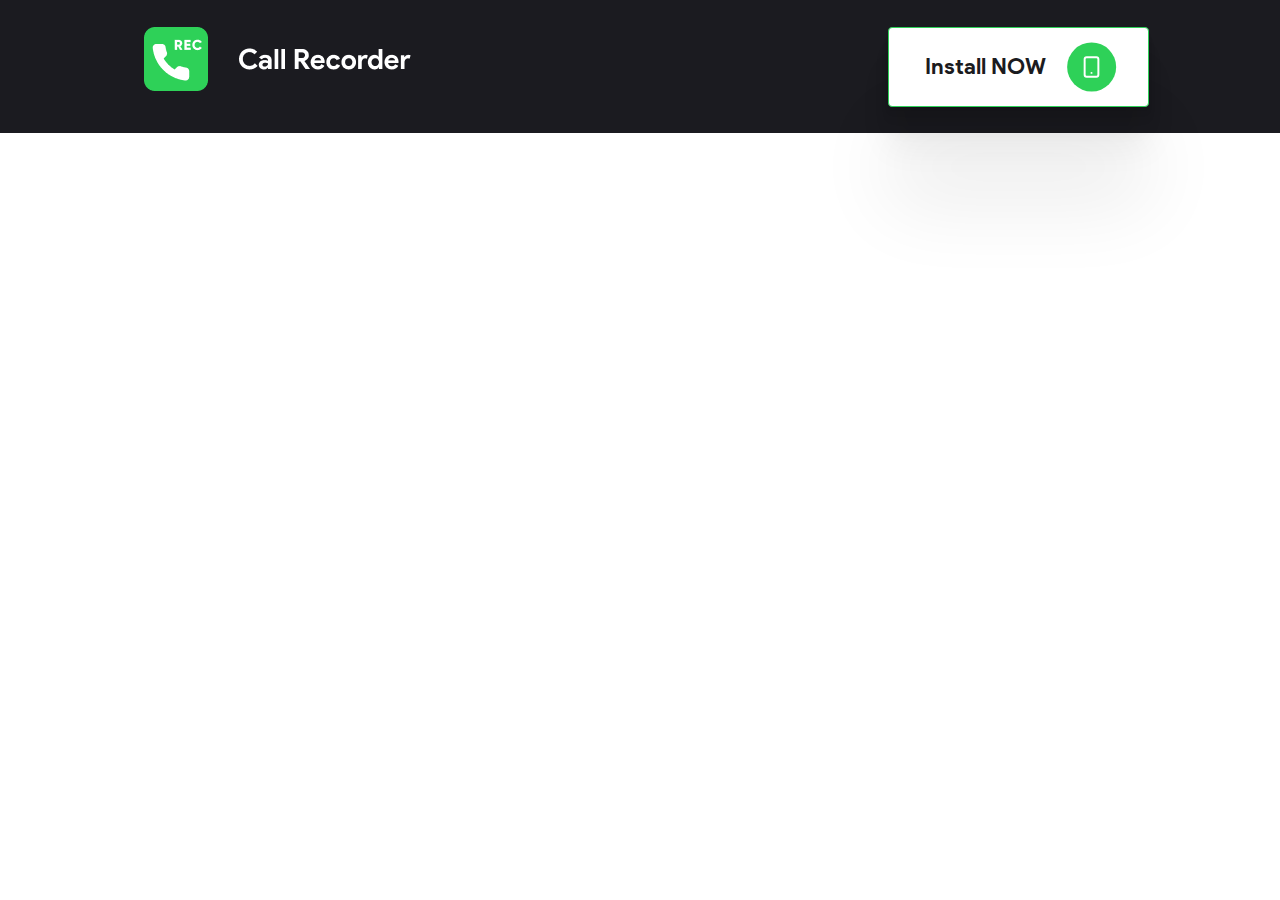
==== index.html @ 24852103 "first commit" ====
<!DOCTYPE html>
<html lang="en">

<head>
  <title>Call Recorder for iPhone</title>
  <meta name="description" content="#1 Business App across 23 countries and 4 continents">
  <meta http-equiv="Content-Type" content="text/html;charset=UTF-8">


  <link rel="icon" type="image/png" sizes="16x16" href="/assets/favicon-16.png">
  <link rel="icon" type="image/png" sizes="32x32" href="/assets/favicon-32.png">
  <link rel="icon" type="image/png" sizes="192x192" href="/assets/android-chrome-192x192.png">
  <link rel="icon" type="image/png" sizes="512x512" href="/assets/android-chrome-512x512.png">
  <link rel="apple-touch-icon" sizes="180x180" href="/assets/apple-touch-icon.png">
  <link rel="icon" type="image/png" sizes="96x96" href="/assets/favicon-96x96.png">
  <link rel="apple-touch-icon" sizes="144x144" href="/assets/apple-icon-144x144.png">
  <link rel="apple-touch-icon" sizes="60x60" href="/assets/apple-icon-60x60.png">
  <link rel="apple-touch-icon" sizes="72x72" href="/assets/apple-icon-72x72.png">
  <link rel="apple-touch-icon" sizes="76x76" href="/assets/apple-icon-76x76.png">
  <link rel="apple-touch-icon" sizes="114x114" href="/assets/apple-icon-114x114.png">
  <link rel="apple-touch-icon" sizes="120x120" href="/assets/apple-icon-120x120.png">
  <link rel="apple-touch-icon" sizes="152x152" href="/assets/apple-icon-152x152.png">
  <link rel="apple-touch-icon" sizes="57x57" href="/assets/apple-icon-57x57.png">
  <link rel="shortcut icon" href="/assets/favicon.ico">
  <meta name="msapplication-config" content="/assets/browserconfig.xml">
  <link rel="manifest" href="/assets/manifest.json">


  <meta name="viewport" content="width=device-width, initial-scale=1.0, maximum-scale=1.0, user-scalable=0">
  <link rel="stylesheet" href="/css/normalize.css" />
  <link rel="stylesheet" href="/css/reset.css" />
  <link rel="stylesheet" href="/css/slider.css">
  <link rel="stylesheet" href="/css/slider-theme.css">
  <link rel="stylesheet" href="/css/bootstrap-4.css" />
  <link rel="stylesheet" href="/css/main.css" />
  <link rel="stylesheet" href="/css/adaptive.css" />
</head>

<body>
  <div class="wrapper">
    <div class="main-container">
      <header class="header header_padding header_background">
        <div class="container">
          <div class="row">
            <div class="col-lg-3">
              <img src="/img/recorder-logo.png" alt="Logo Call Recorder">
            </div>
            <div class="col-lg-3 offset-lg-6">
              <a class="btn header__download-btn" href="#" role="button"><p>Install NOW</p><img src="/img/install-btn-circle.svg" alt="green-circle"></a>
            </div>
          </div>
        </div>
      </header>

      <section class="">
        <div class="container">

        </div>
      </section>

      <footer class="footer footer_background footer_padding">
        <div class="container">
          <div class="row">

          </div>
        </div>
      </footer>

    </div>
  </div>

  <script src="/js/vendor/jquery-3.4.1.min.js"></script>
  <script src="/js/slider.js"></script>
  <script src="/js/vendor/bootstrap.min.js"></script>
  <script src="/js/main.js"></script>
</body>

</html>
---- css/slider.css ----
/* Slider */
.slick-slider
{
    position: relative;

    display: block;
    -webkit-box-sizing: border-box;
            box-sizing: border-box;

    -webkit-user-select: none;
       -moz-user-select: none;
        -ms-user-select: none;
            user-select: none;

    -webkit-touch-callout: none;
    -khtml-user-select: none;
    -ms-touch-action: pan-y;
        touch-action: pan-y;
    -webkit-tap-highlight-color: transparent;
}

.slick-list
{
    position: relative;

    display: block;
    overflow: hidden;

    margin: 0;
    padding: 0;
}
.slick-list:focus
{
    outline: none;
}
.slick-list.dragging
{
    cursor: pointer;
    cursor: hand;
}

.slick-slider .slick-track,
.slick-slider .slick-list
{
    -webkit-transform: translate3d(0, 0, 0);
        -ms-transform: translate3d(0, 0, 0);
            transform: translate3d(0, 0, 0);
}

.slick-track
{
    position: relative;
    top: 0;
    left: 0;

    display: block;
    margin-left: auto;
    margin-right: auto;
}
.slick-track:before,
.slick-track:after
{
    display: table;

    content: '';
}
.slick-track:after
{
    clear: both;
}
.slick-loading .slick-track
{
    visibility: hidden;
}

.slick-slide
{
    display: none;
    float: left;
margin-left: auto;
    margin-right: auto;
    height: 100%;
    min-height: 1px;
}
[dir='rtl'] .slick-slide
{
    float: right;
}
.slick-slide img
{
    display: block;
}
.slick-slide.slick-loading img
{
    display: none;
}
.slick-slide.dragging img
{
    pointer-events: none;
}
.slick-initialized .slick-slide
{
    display: block;
}
.slick-loading .slick-slide
{
    visibility: hidden;
}
.slick-vertical .slick-slide
{
    display: block;

    height: auto;

    border: 1px solid transparent;
}
.slick-arrow.slick-hidden {
    display: none;
}
---- css/slider-theme.css ----
@charset 'UTF-8';
/* Slider */
.slick-loading .slick-list
{
    background: #fff url('./ajax-loader.gif') center center no-repeat;
}

/* Icons */
@font-face
{
    font-family: 'slick';
    font-weight: normal;
    font-style: normal;

    src: url('./fonts/slick.eot');
    src: url('./fonts/slick.eot?#iefix') format('embedded-opentype'), url('./fonts/slick.woff') format('woff'), url('./fonts/slick.ttf') format('truetype'), url('./fonts/slick.svg#slick') format('svg');
}
/* Arrows */
.slick-prev,
.slick-next
{
    font-size: 0;
    line-height: 0;

    position: absolute;
    top: 44%;

    display: block;

    width: 20px;
    height: 20px;
    padding: 0;
    -webkit-transform: translate(0, -50%);
    -ms-transform: translate(0, -50%);
    transform: translate(0, -50%);

    cursor: pointer;

    color: black;
    border: none;
    outline: none;
    background-color: transparent;
}
.slick-prev:hover,
.slick-prev:focus,
.slick-next:hover,
.slick-next:focus
{
    color: transparent;
    outline: none;
    background: transparent;
}
.slick-prev:hover:before,
.slick-prev:focus:before,
.slick-next:hover:before,
.slick-next:focus:before
{
    opacity: 1;
}
.slick-prev.slick-disabled:before,
.slick-next.slick-disabled:before
{
    opacity: .25;
}

.slick-prev:before,
.slick-next:before
{
    font-family: 'slick';
    font-size: 20px;
    line-height: 1;

    opacity: .75;
    color: white;

    -webkit-font-smoothing: antialiased;
    -moz-osx-font-smoothing: grayscale;
}

.slick-prev
{
    left: -25px;
}
[dir='rtl'] .slick-prev
{
    right: -25px;
    left: auto;
}
.slick-prev:before
{
    content: url('../img/prev-ico.png');
}
[dir='rtl'] .slick-prev:before
{
    content: url('../img/prev-ico.png');
}

.slick-next
{
    right: -25px;
}
[dir='rtl'] .slick-next
{
    right: auto;
    left: -25px;
}
.slick-next:before
{
    content: url('../img/next-ico.png');
}
[dir='rtl'] .slick-next:before
{
    content: url('../img/next-ico.png');
}

/* Dots */
.slick-dotted.slick-slider
{
    margin-bottom: 30px;
}

.slick-dots
{
    position: absolute;
    bottom: -60px;

    display: block;

    width: 100%;
    padding: 0;
    margin: 0;

    list-style: none;

    text-align: center;
    margin-top: 0;
}
.slick-dots li
{
    position: relative;

    display: inline-block;

    width: 20px;
    height: 50px;
    margin-right: 11.5px;
    margin-left: 8.5px;
    padding: 0;

    cursor: pointer;
}
.slick-dots li button
{
    font-size: 0;
    line-height: 0;

    display: block;

    width: 20px;
    height: 20px;
    padding: 5px;

    cursor: pointer;

    color: transparent;
    border: 0;
    outline: none;
    background: transparent;
}
.slick-dots li button:hover,
.slick-dots li button:focus
{
    outline: none;
}
.slick-dots li button:hover:before,
.slick-dots li button:focus:before
{
    opacity: 0.3;
}
.slick-dots li button:before
{
    /* font-family: 'slick'; */
    /* font-size: 50px;
    line-height: 1px; */

    position: absolute;
    top: 0;
    left: 0;

    width: 20px;
    height: 20px;

    content: url(/img/dot-slider.svg);
    text-align: center;

    color: rgba(83, 131, 236, 0.5);

    -webkit-font-smoothing: antialiased;
    -moz-osx-font-smoothing: grayscale;
}
.slick-dots li.slick-active button:before
{
    content: url(/img/rectangle-slider.svg);
    opacity: 1;
    width: 47px;
    height: 15px;
    -webkit-border-radius: 40%;
            border-radius: 40%;
    margin-left: -25px !important;
    display: block;
    margin-right: 20px !important;
    /* margin-right: 50px !important; */
}

.slick-dots li.slick-active {
    margin-left: 30px;
    margin-right: 22px;
}
---- css/main.css ----
/*FONTS============================================================*/
@font-face {
  font-family: "Product Sans";
  src: url("fonts/Product-Sans-Regular.ttf");
  font-weight: 400;
}

@font-face {
  font-family: "Product Sans";
  src: url("fonts/Product-Sans-Bold.ttf");
  font-weight: 700;
}

@font-face {
  font-family: "Open Sans";
  src: url("fonts/OpenSans-Regular.ttf");
  font-weight: 400;
}

/*=================================================================*/

/*COMMON STYLES====================================================*/
a.active.focus,
a.active:focus,
a.focus,
a:active.focus,
a:active:focus,
a:focus,
button.active.focus,
button.active:focus,
button.focus,
button:active.focus,
button:active:focus,
button:focus,
.btn.active.focus,
.btn.active:focus,
.btn.focus,
.btn:active.focus,
.btn:active:focus,
.btn:focus {
  outline: 0 !important;
  outline-color: transparent !important;
  outline-width: 0 !important;
  outline-style: none !important;
  -webkit-box-shadow: 0 0 0 0 rgba(0, 123, 255, 0) !important;
  -moz-box-shadow: 0 0 0 0 rgba(0, 123, 255, 0) !important;
  box-shadow: 0 0 0 0 rgba(0, 123, 255, 0) !important;
}

body {
  font-family: "Product Sans", sans-serif;
}

._heading-first {
  font-style: normal;
  font-weight: bold;
  font-size: 72px;
  line-height: 78px;
  color: #FFFFFF;
}

._heading-second {
  font-style: normal;
  font-weight: bold;
  font-size: 38px;
  line-height: 48px;
  color: #FFFFFF;
}

._heading-third {
  font-style: normal;
  font-weight: bold;
  font-size: 28px;
  line-height: 38px;
  color: #FFFFFF;
}

._heading-forth {
  font-style: normal;
  font-weight: bold;
  font-size: 24px;
  line-height: 29px;
  color: #FFFFFF;
}

._download-btn {
  width: 261px;
  height: 80px;
  background: #2ED158;
  box-shadow: 0px 51px 80px rgba(152, 254, 141, 0.07), 0px 22.1136px 40.5122px rgba(152, 254, 141, 0.0503198), 0px 11.6392px 23.6918px rgba(152, 254, 141, 0.0417275), 0px 6.19289px 13.3096px rgba(152, 254, 141, 0.035), 0px 3.03779px 6.54036px rgba(152, 254, 141, 0.0282725), 0px 1.13927px 2.27838px rgba(152, 254, 141, 0.0196802);
  border-radius: 10px;
}

._download-btn:hover {
  background: #1B1B20;
  border: 1px solid #2ED158;
}

._download-btn:active {
  border: 1px solid #2ED158;
  background: #2C2C32;
}

/*===================================================================*/
.wrapper {
  background: rgba(27, 27, 32, 1);
}

.header {

}

.header_padding {
  padding-top: 27px;
  padding-bottom: 26px;
}

.header__download-btn {
  box-sizing: border-box;
  box-shadow: 0px 100px 80px rgba(0, 0, 0, 0.07), 0px 41.7776px 33.4221px rgba(0, 0, 0, 0.0503198), 0px 22.3363px 17.869px rgba(0, 0, 0, 0.0417275), 0px 12.5216px 10.0172px rgba(0, 0, 0, 0.035), 0px 6.6501px 5.32008px rgba(0, 0, 0, 0.0282725), 0px 2.76726px 2.21381px rgba(0, 0, 0, 0.0196802);
  width: 261px;
  height: 80px;
  background: #FFFFFF;
  border: 1px solid #2ED158;
  color: #1B1B20;
  font-weight: bold;
  font-size: 22px;
  line-height: 24px;
  display: flex;
  align-items: center;
  padding: 0px;
}

.header__download-btn > p {
  width: 130px;
  margin-left: 31px;
  margin-right: 17px;
}

.header__download-btn > img {
  width: 50px;
  height: 50px;
  -webkit-filter: drop-shadow(0px 100px 80px rgba(0, 0, 0, 0.07)), drop-shadow(0px 41.7776px 33.4221px rgba(0, 0, 0, 0.0503198)), drop-shadow(0px 22.3363px 17.869px rgba(0, 0, 0, 0.0417275)), drop-shadow(0px 12.5216px 10.0172px rgba(0, 0, 0, 0.035)), drop-shadow(0px 6.6501px 5.32008px rgba(0, 0, 0, 0.0282725)), drop-shadow(0px 2.76726px 2.21381px rgba(0, 0, 0, 0.0196802));
          filter: drop-shadow(0px 100px 80px rgba(0, 0, 0, 0.07)), drop-shadow(0px 41.7776px 33.4221px rgba(0, 0, 0, 0.0503198)), drop-shadow(0px 22.3363px 17.869px rgba(0, 0, 0, 0.0417275)), drop-shadow(0px 12.5216px 10.0172px rgba(0, 0, 0, 0.035)), drop-shadow(0px 6.6501px 5.32008px rgba(0, 0, 0, 0.0282725)), drop-shadow(0px 2.76726px 2.21381px rgba(0, 0, 0, 0.0196802));
}
---- css/adaptive.css ----
@media (min-width: 375px) and (max-width: 767px) {
    .slick-dots {
        bottom: -45px !important;
    }

  ._third-heading-main-font {
    font-size: 20px;
    line-height: 24px;
  }

  ._second-heading-main-font {
    font-size: 20px;
    line-height: 24px;
  }

  ._paragraph-main-font {
    font-weight: normal;
    font-size: 16px;
    line-height: 21px;
  }

  ._heading-main-font {
    font-size: 36px;
    line-height: 47px;
    text-transform: capitalize;
  }

  .header__logo {
    max-width: 76px;
    margin-bottom: 30px;
  }

  .header_padding {
    padding-top: 60px;
    padding-bottom: 398px;
    margin-bottom: 0;
  }

  .header__paragraph {
    margin-bottom: 68px;
    text-align: center;
    width: 335px;
    margin-left: auto;
    margin-right: auto;
    display: block;
  }

  .header__heading {
    text-align: center;
    margin-bottom: 5px;
    width: 335px;
    margin-left: auto;
    margin-right: auto;
    display: block;
  }

  .__app-store-download-button {
    max-width: 180px;
  }

  .header__banner-img-wrapper {
    max-width: 375px;
    margin-left: auto;
    margin-right: auto;
    position: relative;
  }

  .header__banner-img {
    max-width: 623px;
    position: absolute;
    left: 1%;
    -webkit-transform: translate(-160px, -170px);
    -moz-transform: translate(-160px, -170px);
    -ms-transform: translate(-160px, -170px);
    -o-transform: translate(-160px, -170px);
    transform: translate(-160px, -170px);
  }

  .features__heading {
    margin-bottom: 30px;
  }

  .features_second-heading {
    margin-bottom: 24px;
    width: 320px;
    text-align: center;
    margin-right: auto;
    margin-left: auto;
  }

  .features__paragraph {
    max-width: 335px;
    text-align: center;
    margin-bottom: 30px;
    margin-right: auto;
    margin-left: auto;
  }

  .features__plant-identific-img {
    max-width: 335px;
    margin-left: auto;
    margin-right: auto;
    display: block;
    margin-bottom: 70px;
  }

  .features__daily-care-img {
    max-width: 335px;
    margin-top: 0;
    margin-left: auto;
    margin-right: auto;
    display: block;
    margin-bottom: 70px;
  }

  .features__plant-database-img {
    max-width: 335px;
    margin-top: 0;
    margin-bottom: 0;
    margin-left: auto;
    margin-right: auto;
    display: block;
  }

  .how-to-use__steps_wrapper {
    margin-top: 70px;
    margin-left: auto;
    margin-right: auto;
    text-align: center;
  }

  .features__step-wrapper {
    display: block;
    margin-top: 45px;
    margin-bottom: 40px;
  }

  .features__how-use-app-img {
    max-width: 335px;
    margin-top: 74px;
    margin-left: auto;
    margin-right: auto;
  }

  .step > img {
    max-width: 130px;
    margin-right: auto;
    margin-left: auto;
  }

  .features__step {
    margin-top: 4px;
    margin-right: auto;
    margin-left: auto;
    display: block;
  }

  .step {
    margin-bottom: 40px;
    text-align: center;
  }

  .features_padding {
    padding-bottom: 50px;
    padding-top: 150px;
  }

  .testimonials_padding {
    padding-top: 50px;
    padding-bottom: 20px;
  }

  .testimonials__heading {
    margin-bottom: 35px;
  }

  .testimonials__flower-big {
    max-width: 91px;
    top: 1%;
    left: 0%;
    z-index: 100;
  }

  .testimonials__flower-small {
    max-width: 49px;
    top: 87%;
    left: 81.5%;
    z-index: 100;
  }

  .testimonials__slider-item {
    width: 335px !important;
    margin-bottom: 30px;
    margin-top: 30px;
    margin-left: 20px !important;
    margin-right: 10px !important;
  }

  .testimonials__slider {
    width: 375px;
  }

  .flower-bg-wrapper {
    max-width: 375px;
  }

  .download__heading {
    width: 335px;
    text-align: center;
    margin-left: auto;
    margin-right: auto;
    font-weight: bold;
    font-size: 36px;
    line-height: 47px;
    text-transform: capitalize;
    color: #2e6455;
  }

  .download__paragraph {
    max-width: 335px;
    margin-top: 24px;
    margin-bottom: 50px;
    text-align: center;
  }

  .download__text-section-wrapper {
    text-align: center;
  }

  .download__iphone-img {
    display: none;
  }

  .download_padding {
    padding-top: 50px;
    padding-bottom: 100px;
  }

  .social__plantyx-logo {
    margin-left: 20px;
  }

  .social__social-ico-wrapper {
    margin-right: 26px;
    height: auto;
    margin-top: 8px;
  }

  .social__plantyx-logo {
    max-width: 140px;
  }

  .social__social-ico-wrapper > img {
    vertical-align: middle;
  }

  .footer__copyright {
    text-align: center;
    margin-top: 12px;
    font-size: 14px;
    line-height: 17px;
  }

  .terms-footer__terms {
    text-align: center;
  }
  .header__terms-policy-plantyx-logo {
    max-width: 165px;
  }

  .terms-policy {
    padding-top: 59px;
    padding-bottom: 40px;
  }

  .footer__terms-policy {
    margin-top: 40px;
    padding-bottom: 50px;
  }

  .header__terms-policy-logo {
    display: block;
    max-width: 335px;
    width: 100%;
    margin-left: auto;
    margin-right: auto;
  }

  .footer__terms-policy-links {
    max-width: 335px;
    margin-left: auto;
    margin-right: auto;
  }

  .terms-policy__text-wrapper {
    width: 335px;
    margin-left: auto;
    margin-right: auto;
  }

  .terms-policy__text-wrapper > ._paragraph-main-font {
    font-size: 14px;
  }

  .footer__terms-policy-links,
  .footer__terms-policy-links > a {
    font-size: 14px;
    line-height: 17px;
  }

  .terms-policy__bg-wrapper {
    background: url("/img/terms-policy-bg-2.png") no-repeat;
    background-position: 194% -4.1%;
    -webkit-background-size: 82% 82%;
    -moz-background-size: 82%;
    -o-background-size: 82%;
    background-size: 82%;
  }

  .header__terms-policy {
    padding-top: 60px;
  }

  .terms-policy__main-heading_font {
    font-size: 36px;
    line-height: 47px;
  }

  .features__flower-bg-wrapper {
    display: none;
  }

  .not-found {
    margin-bottom: 20px;
  }

  .error-text {
    font-size: 16px;
    width: 235px;
    font-weight: normal;
    margin-left: auto;
    margin-right: auto;
  }

  .error-block-404 {
    padding-top: 120px;
  }

  .error-block-button {
    margin-top: 56px;
  }

  .terms-policy-footer-wrapper-for-width {
    width: 372px;
  }

  svg .line1 {
    stroke-dasharray: 1300;
    -webkit-animation: dash 3s linear;
    -moz-animation: dash 3s linear;
    -o-animation: dash 3s linear;
    animation: dash 3s linear;
    -webkit-animation-delay: 0.2s;
    -moz-animation-delay: 0.2s;
    -o-animation-delay: 0.2s;
    animation-delay: 0.2s;
    -webkit-animation-fill-mode: forwards;
    -moz-animation-fill-mode: forwards;
    -o-animation-fill-mode: forwards;
    animation-fill-mode: forwards;
  }

  svg .line2 {
    stroke-dasharray: 1300;
    -webkit-animation: dash 3s linear;
    -moz-animation: dash 3s linear;
    -o-animation: dash 3s linear;
    animation: dash 3s linear;
    -webkit-animation-delay: 0.3s;
    -moz-animation-delay: 0.3s;
    -o-animation-delay: 0.3s;
    animation-delay: 0.3s;
    -webkit-animation-fill-mode: forwards;
    -moz-animation-fill-mode: forwards;
    -o-animation-fill-mode: forwards;
    animation-fill-mode: forwards;
  }

  svg .line3 {
    stroke-dasharray: 1300;
    -webkit-animation: dash 2s linear;
    -moz-animation: dash 2s linear;
    -o-animation: dash 2s linear;
    animation: dash 2s linear;
    -webkit-animation-delay: 0.5s;
    -moz-animation-delay: 0.5s;
    -o-animation-delay: 0.5s;
    animation-delay: 0.5s;
    -webkit-animation-fill-mode: forwards;
    -moz-animation-fill-mode: forwards;
    -o-animation-fill-mode: forwards;
    animation-fill-mode: forwards;
  }

  svg .line4 {
    stroke-dasharray: 1300;
    -webkit-animation: dash 1s linear running;
    -moz-animation: dash 1s linear running;
    -o-animation: dash 1s linear running;
    animation: dash 1s linear running;
    -webkit-animation-delay: 0.7s;
    -moz-animation-delay: 0.7s;
    -o-animation-delay: 0.7s;
    animation-delay: 0.7s;
    -webkit-animation-fill-mode: forwards;
    -moz-animation-fill-mode: forwards;
    -o-animation-fill-mode: forwards;
    animation-fill-mode: forwards;
  }

  svg .line5 {
    stroke-dasharray: 1300;
    -webkit-animation: dash 1s linear;
    -moz-animation: dash 1s linear;
    -o-animation: dash 1s linear;
    animation: dash 1s linear;
    -webkit-animation-delay: 1.1s;
    -moz-animation-delay: 1.1s;
    -o-animation-delay: 1.1s;
    animation-delay: 1.1s;
    -webkit-animation-fill-mode: forwards;
    -moz-animation-fill-mode: forwards;
    -o-animation-fill-mode: forwards;
    animation-fill-mode: forwards;
  }

  svg .line6 {
    stroke-dasharray: 1300;
    -webkit-animation: dash 1s linear;
    -moz-animation: dash 1s linear;
    -o-animation: dash 1s linear;
    animation: dash 1s linear;
    -webkit-animation-delay: 1.6s;
    -moz-animation-delay: 1.6s;
    -o-animation-delay: 1.6s;
    animation-delay: 1.6s;
    -webkit-animation-fill-mode: forwards;
    -moz-animation-fill-mode: forwards;
    -o-animation-fill-mode: forwards;
    animation-fill-mode: forwards;
  }

  svg .line7 {
    stroke-dasharray: 1300;
    -webkit-animation: dash 0.1s linear;
    -moz-animation: dash 0.1s linear;
    -o-animation: dash 0.1s linear;
    animation: dash 0.1s linear;
    -webkit-animation-delay: 1.7s;
    -moz-animation-delay: 1.7s;
    -o-animation-delay: 1.7s;
    animation-delay: 1.7s;
    -webkit-animation-fill-mode: forwards;
    -moz-animation-fill-mode: forwards;
    -o-animation-fill-mode: forwards;
    animation-fill-mode: forwards;
  }

  .svg-container {
    position: absolute;
    width: 290px;
    padding-bottom: 1px;
    vertical-align: middle;
    overflow: hidden;
    top: 92.5%;
    left: 11%;
    z-index: 100;
    margin-left: 10px;
  }

  .container-relative {
    max-width: 375px;
  }
}
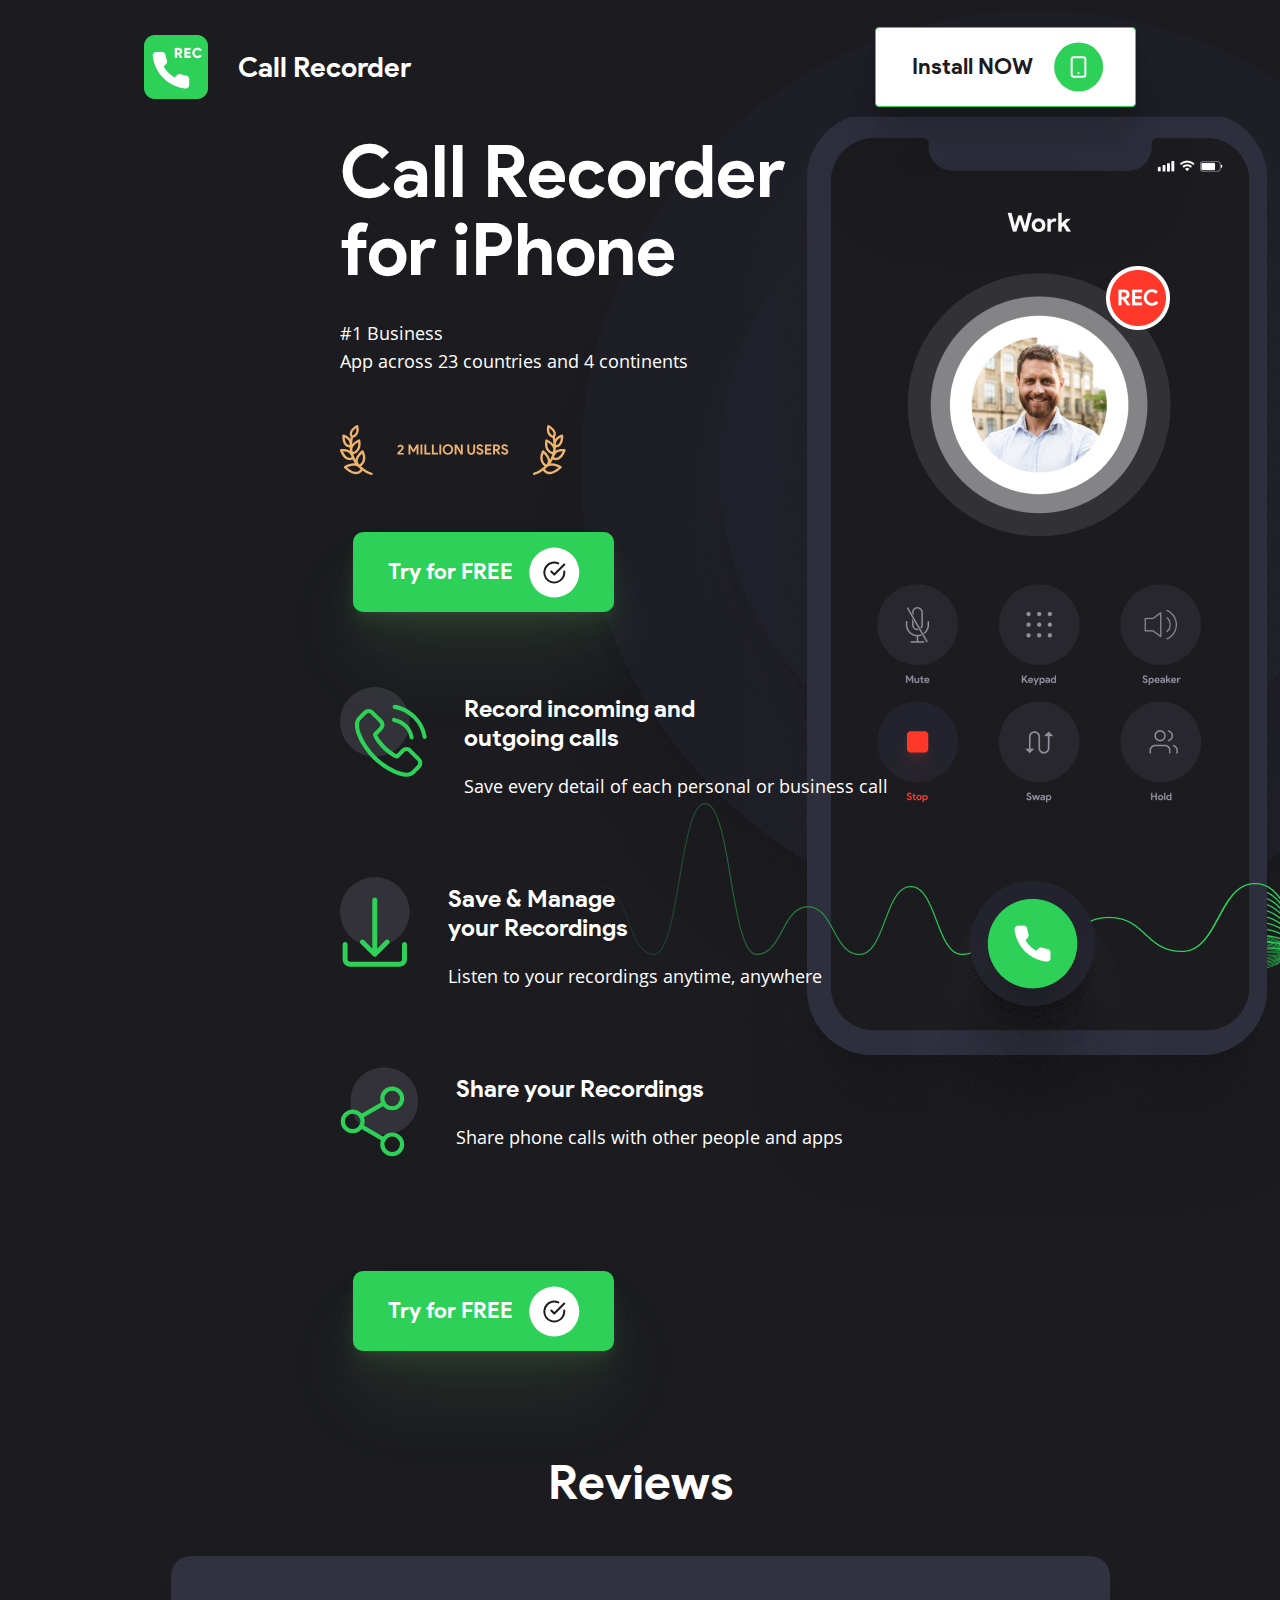
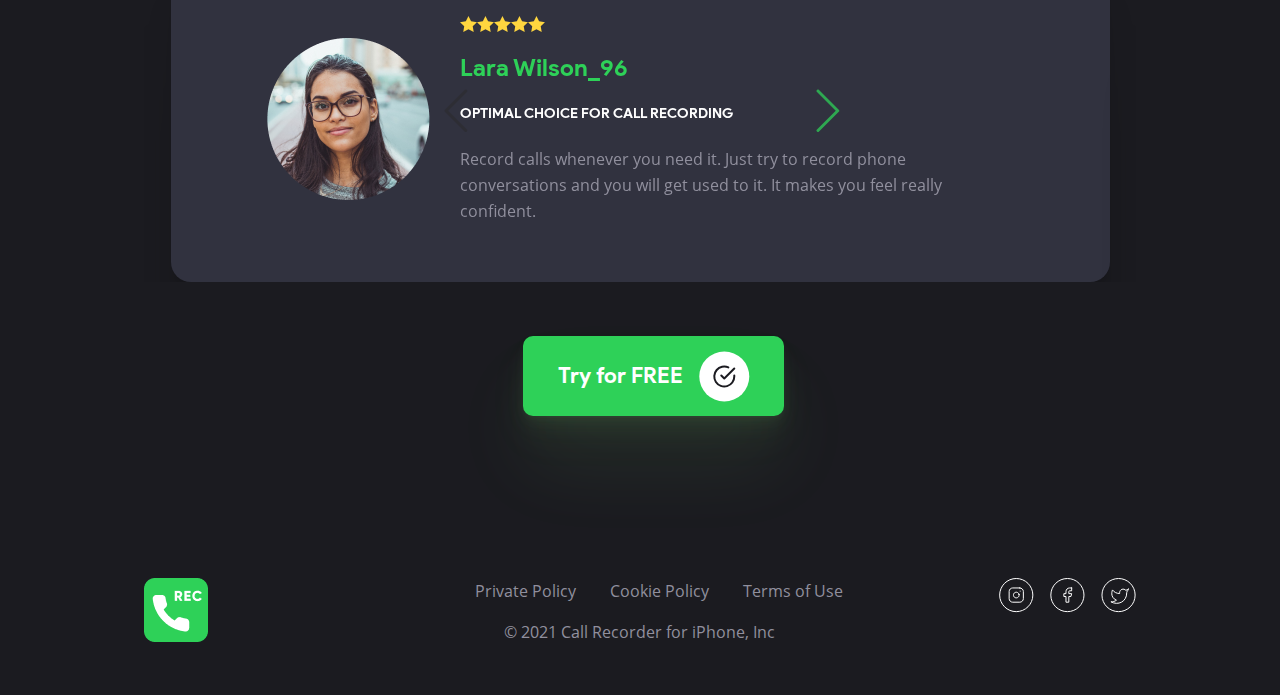
==== commit e4eec640: "done" ====
--- a/index.html
+++ b/index.html
@@ -39,29 +39,215 @@
 <body>
   <div class="wrapper">
     <div class="main-container">
-      <header class="header header_padding header_background">
-        <div class="container">
-          <div class="row">
-            <div class="col-lg-3">
-              <img src="/img/recorder-logo.png" alt="Logo Call Recorder">
-            </div>
-            <div class="col-lg-3 offset-lg-6">
-              <a class="btn header__download-btn" href="#" role="button"><p>Install NOW</p><img src="/img/install-btn-circle.svg" alt="green-circle"></a>
-            </div>
-          </div>
+      <header class="header header_padding">
+        <div class="container">
+
+
+
+          <div class="row">
+
+
+            <div class="col-xs-12 col-lg-12">
+              <div class="header__buttons-wrapper">
+                <a href="#" class="header__logo">
+                  <img src="/img/recorder-logo.png" alt="Logo Call Recorder">
+                  <p class="_heading-third">Call Recorder</p>
+                </a>
+  
+                <a class="btn header__download-btn" href="#">
+                  <p>Install NOW</p>
+                  <img src="/img/install-btn-circle.svg" alt="green-circle">
+                </a>
+              </div>
+            </div>
+          </div>
+
+
+
+
         </div>
       </header>
 
-      <section class="">
-        <div class="container">
-
+      <section class="features">
+        <div class="container">
+          <div class="row">
+            <div class="col-lg-12 col-xs-12">
+              <div class="features__content">
+              <div class="features__text-wrapper">
+              <p class="features__heading _heading-first">Call Recorder for iPhone</p>
+              <p class="features__paragraph _paragraph">#1 Business<br> App across 23 countries and 4 continents</p>
+              <img src="/img/2-million-user.svg" alt="users" class="features__users-count">
+              <a class="btn __download-btn d-block" href="#" role="button">
+                <div class="_download-btn"><p>Try for FREE</p><span class="check"></span></div>
+              </a>
+
+
+
+
+
+
+
+
+
+              <div class="features__benner-wrapper-mobile">
+                <img src="/img/phone-wave-mobile.png" alt="Phone" class="features__banner-img-mobile">
+              </div>
+
+
+
+
+
+
+
+
+
+
+
+
+
+
+
+
+
+
+
+
+
+
+
+              <div class="features__functions-wrapper">
+                <div class="features__functions-item">
+                  <img src="/img/call-ico.svg" alt="Call">
+                  <div>
+                    <p class="features__functions-header_1 _heading-forth">Record incoming and outgoing calls</p>
+                    <p class="_paragraph">Save every detail of each personal or business call</p>
+                  </div>
+                </div>
+  
+                <div class="features__functions-item">
+                  <img src="/img/save-ico.svg" alt="Save">
+                  <div>
+                    <p class="features__functions-header_2 _heading-forth">Save & Manage your Recordings</p>
+                    <p class="_paragraph">Listen to your recordings anytime, anywhere</p>
+                  </div>
+                </div>
+  
+                <div class="features__functions-item">
+                  <img src="/img/share-ico.svg" alt="Share">
+                  <div>
+                    <p class="features__functions-header_3 _heading-forth">Share your Recordings</p>
+                    <p class="_paragraph">Share phone calls with other people and apps</p>
+                  </div>
+                </div>
+              </div> 
+  
+              <a class="btn __download-btn d-block features__download-btn" href="#" role="button">
+                <div class="_download-btn"><p>Try for FREE</p><span class="check"></span></div>
+              </a>
+  
+            </div>
+            <div class="features__benner-wrapper">
+              <img src="/img/phone-wave.png" alt="Phone" class="features__banner-img">
+            </div>
+          </div>
+            </div>
+          </div>
         </div>
       </section>
 
-      <footer class="footer footer_background footer_padding">
-        <div class="container">
-          <div class="row">
-
+      <section class="reviews">
+        <div class="container">
+          <div class="row">
+            <div class="col-lg-12 col-sm-12">
+              <p class="_heading-second reviews__header">Reviews</p>
+
+              <div class="reviews__slider-wrapper js-slider">
+                <div class="slider-item">
+                  <div class="d-flex align-items-center">
+                    <img src="/img/user-2.png" alt="user">
+                  </div>
+                  <div class="item-review-wrapper">
+                    <div class="stars">
+                      <img src="/img/star.svg" alt="star">
+                      <img src="/img/star.svg" alt="star">
+                      <img src="/img/star.svg" alt="star">
+                      <img src="/img/star.svg" alt="star">
+                      <img src="/img/star.svg" alt="star">
+                    </div>
+                    <p class="item-review-name _heading-forth">Lara Wilson_96</p>
+                    <p class="item-review-conclusion">Optimal choice for call recording</p>
+                    <p class="item-review-text">Record calls whenever you need it. Just try to record phone conversations and you will get used to it. It makes you feel really confident.</p>
+                  </div>
+                </div>
+
+                <div class="slider-item">
+                  <div class="d-flex align-items-center">
+                    <img src="/img/user-1.png" alt="user">
+                  </div>
+                  <div class="item-review-wrapper">
+                    <div class="stars">
+                      <img src="/img/star.svg" alt="star">
+                      <img src="/img/star.svg" alt="star">
+                      <img src="/img/star.svg" alt="star">
+                      <img src="/img/star.svg" alt="star">
+                      <img src="/img/star-disable.svg" alt="star">
+                    </div>
+                    <p class="item-review-name _heading-forth">Jack Smith1</p>
+                    <p class="item-review-conclusion">Best call recorder app I have tried!</p>
+                    <p class="item-review-text">This call recorder app is truly the best. You can all record phone calls and share recordings. This call recorder for the iPhone is easy to use so I don’t have any problems with the interface!</p>
+                  </div>
+                </div>
+
+                <div class="slider-item">
+                  <div class="d-flex align-items-center">
+                    <img src="/img/user-3.png" alt="user">
+                  </div>
+                  <div class="item-review-wrapper">
+                    <div class="stars">
+                      <img src="/img/star.svg" alt="star">
+                      <img src="/img/star.svg" alt="star">
+                      <img src="/img/star.svg" alt="star">
+                      <img src="/img/star.svg" alt="star">
+                      <img src="/img/star.svg" alt="star">
+                    </div>
+                    <p class="item-review-name _heading-forth">Henry Fargher </p>
+                    <p class="item-review-conclusion">Excellent Recording quality!</p>
+                    <p class="item-review-text">I had finally found the best call recorder. Haven’t had a problem with it since day one. It's worth every penny! Simple, clean and most importantly, it works flawlessly! It’s really helped me to record my conversation with my notetaking. Will give 5 stars!</p>
+                  </div>
+                </div>
+              </div>
+
+              <a class="btn __download-btn d-block mx-auto" href="#" role="button">
+                <div class="_download-btn"><p>Try for FREE</p><span class="check"></span></div>
+              </a>
+            </div>
+          </div>
+        </div>
+      </section>
+
+      <footer class="footer">
+        <div class="container">
+          <div class="row">
+            <div class="col-lg-4 col-sm-4">
+              <img src="/img/recorder-logo.png" alt="Logo Call Recorder" class="footer__logo">
+            </div>
+            <div class="col-lg-4 col-sm-4">
+              <div class="footer__terms-copy-wrapper">
+                <div class="footer__policies">
+                  <a href="#">Private Policy</a>
+                  <a href="#">Cookie Policy</a>
+                  <a href="#">Terms of Use</a>
+                </div>
+                <p class="footer__copy">© 2021 Call Recorder for iPhone, Inc</p>
+              </div>
+            </div>
+            <div class="col-lg-4 col-sm-4">
+              <div class="footer__social">
+                <a href="#" target="blank"><div class="footer__insta"></div></a>
+                <a href="#" target="blank"><div class="footer__facebook"></div></a>
+                <a href="#" target="blank"><div class="footer__twitter"></div></a>
+              </div>
+            </div>
           </div>
         </div>
       </footer>
--- a/css/slider-theme.css
+++ b/css/slider-theme.css
@@ -79,7 +79,8 @@
 
 .slick-prev
 {
-    left: -25px;
+    left: 300px;
+    z-index: 100;
 }
 [dir='rtl'] .slick-prev
 {
@@ -97,7 +98,7 @@
 
 .slick-next
 {
-    right: -25px;
+    right: 300px;
 }
 [dir='rtl'] .slick-next
 {
@@ -122,7 +123,7 @@
 .slick-dots
 {
     position: absolute;
-    bottom: -60px;
+    bottom: -51px;
 
     display: block;
 
@@ -133,7 +134,6 @@
     list-style: none;
 
     text-align: center;
-    margin-top: 0;
 }
 .slick-dots li
 {
@@ -142,9 +142,8 @@
     display: inline-block;
 
     width: 20px;
-    height: 50px;
-    margin-right: 11.5px;
-    margin-left: 8.5px;
+    height: 20px;
+    margin: 0 20px;
     padding: 0;
 
     cursor: pointer;
@@ -175,13 +174,13 @@
 .slick-dots li button:hover:before,
 .slick-dots li button:focus:before
 {
-    opacity: 0.3;
+    opacity: 1;
 }
 .slick-dots li button:before
 {
-    /* font-family: 'slick'; */
-    /* font-size: 50px;
-    line-height: 1px; */
+    font-family: 'slick';
+    font-size: 56px;
+    line-height: 20px;
 
     position: absolute;
     top: 0;
@@ -190,29 +189,17 @@
     width: 20px;
     height: 20px;
 
-    content: url(/img/dot-slider.svg);
+    content: '•';
     text-align: center;
 
-    color: rgba(83, 131, 236, 0.5);
+    opacity: .25;
+    color: #464649;
 
     -webkit-font-smoothing: antialiased;
     -moz-osx-font-smoothing: grayscale;
 }
 .slick-dots li.slick-active button:before
 {
-    content: url(/img/rectangle-slider.svg);
-    opacity: 1;
-    width: 47px;
-    height: 15px;
-    -webkit-border-radius: 40%;
-            border-radius: 40%;
-    margin-left: -25px !important;
-    display: block;
-    margin-right: 20px !important;
-    /* margin-right: 50px !important; */
-}
-
-.slick-dots li.slick-active {
-    margin-left: 30px;
-    margin-right: 22px;
+    opacity: .75;
+    color: #2ED158;
 }--- a/css/main.css
+++ b/css/main.css
@@ -49,6 +49,7 @@
 
 body {
   font-family: "Product Sans", sans-serif;
+  background: rgba(27, 27, 32, 1);
 }
 
 ._heading-first {
@@ -62,7 +63,7 @@
 ._heading-second {
   font-style: normal;
   font-weight: bold;
-  font-size: 38px;
+  font-size: 48px;
   line-height: 48px;
   color: #FFFFFF;
 }
@@ -81,6 +82,15 @@
   font-size: 24px;
   line-height: 29px;
   color: #FFFFFF;
+}
+
+._paragraph {
+  color: #FFFFFF;
+  font-style: normal;
+  font-weight: normal;
+  font-size: 18px;
+  line-height: 28px;
+  font-family: "Open Sans" !important;
 }
 
 ._download-btn {
@@ -89,6 +99,15 @@
   background: #2ED158;
   box-shadow: 0px 51px 80px rgba(152, 254, 141, 0.07), 0px 22.1136px 40.5122px rgba(152, 254, 141, 0.0503198), 0px 11.6392px 23.6918px rgba(152, 254, 141, 0.0417275), 0px 6.19289px 13.3096px rgba(152, 254, 141, 0.035), 0px 3.03779px 6.54036px rgba(152, 254, 141, 0.0282725), 0px 1.13927px 2.27838px rgba(152, 254, 141, 0.0196802);
   border-radius: 10px;
+  font-style: normal;
+  font-weight: bold;
+  font-size: 22px;
+  line-height: 24px;
+  display: flex;
+  align-items: center;
+  text-align: center;
+  padding-left: 35px;
+  color: #FFFFFF;
 }
 
 ._download-btn:hover {
@@ -96,18 +115,49 @@
   border: 1px solid #2ED158;
 }
 
+
 ._download-btn:active {
   border: 1px solid #2ED158;
   background: #2C2C32;
+  color: #2ED158;
+}
+
+._download-btn > p {
+  margin-right: 16px;
+}
+.check {
+  content: url('/img/white-circle-check.svg');
+}
+
+._download-btn:hover > .check {
+  content: url('/img/green-circle-check.svg');
+}
+
+._download-btn:active > .check {
+  content: url('/img/circle-green-check.svg');
+}
+
+.__download-btn {
+  width: 261px;
 }
 
 /*===================================================================*/
+
 .wrapper {
-  background: rgba(27, 27, 32, 1);
-}
-
-.header {
-
+  overflow: hidden;
+}
+
+.header__buttons-wrapper {
+  display: flex;
+}
+
+.header__logo {
+  display: flex;
+  align-items: center;
+}
+
+.header__logo > p {
+  margin-left: 30px;
 }
 
 .header_padding {
@@ -129,6 +179,8 @@
   display: flex;
   align-items: center;
   padding: 0px;
+  margin-right: 0px;
+  margin-left: auto;
 }
 
 .header__download-btn > p {
@@ -142,4 +194,218 @@
   height: 50px;
   -webkit-filter: drop-shadow(0px 100px 80px rgba(0, 0, 0, 0.07)), drop-shadow(0px 41.7776px 33.4221px rgba(0, 0, 0, 0.0503198)), drop-shadow(0px 22.3363px 17.869px rgba(0, 0, 0, 0.0417275)), drop-shadow(0px 12.5216px 10.0172px rgba(0, 0, 0, 0.035)), drop-shadow(0px 6.6501px 5.32008px rgba(0, 0, 0, 0.0282725)), drop-shadow(0px 2.76726px 2.21381px rgba(0, 0, 0, 0.0196802));
           filter: drop-shadow(0px 100px 80px rgba(0, 0, 0, 0.07)), drop-shadow(0px 41.7776px 33.4221px rgba(0, 0, 0, 0.0503198)), drop-shadow(0px 22.3363px 17.869px rgba(0, 0, 0, 0.0417275)), drop-shadow(0px 12.5216px 10.0172px rgba(0, 0, 0, 0.035)), drop-shadow(0px 6.6501px 5.32008px rgba(0, 0, 0, 0.0282725)), drop-shadow(0px 2.76726px 2.21381px rgba(0, 0, 0, 0.0196802));
-}+}
+
+.features {
+  position: relative;
+}
+
+.features__heading {
+  margin-bottom: 30px;
+  width: 483px;
+}
+
+.features__paragraph {
+  margin-bottom: 50px;
+  width: 453px;
+}
+
+.features__users-count {
+  margin-bottom: 50px;
+}
+
+.features__functions-wrapper {
+  margin-top: 75px;
+}
+
+.features__banner-img-mobile {
+  display: none;
+}
+
+.features__benner-wrapper {
+  position: absolute;
+  right: -9%;
+  top: -10%;
+  z-index: -1;
+  width: 73%;
+}
+
+.features__benner-wrapper-mobile {
+  display: none;
+}
+
+.features__content {
+  display: flex;
+}
+
+.features__text-wrapper {
+  margin-left: 196px;
+}
+
+.features__functions-item {
+  display: flex;
+  height: 90px;
+}
+
+.features__functions-item > img {
+  margin-right: 37px;
+  position: relative;
+    top: -7px;
+}
+
+.features__functions-item {
+  margin-bottom: 100px;
+}
+
+.features__functions-header_1 {
+  width: 235px;
+  margin-bottom: 20px;
+}
+
+.features__functions-header_2 {
+  width: 209px;
+  margin-bottom: 20px;
+}
+
+.features__functions-header_3 {
+  width: 300px;
+  margin-bottom: 20px;
+}
+
+.reviews {
+  padding-bottom: 100px;
+  padding-top: 100px;
+}
+
+.reviews__slider-wrapper {
+  margin-bottom: 47px;
+}
+
+.reviews__header {
+  text-align: center;
+  margin-bottom: 50px;
+}
+
+.slider-item {
+  width: 939px !important;
+  height: 326px;
+  background: #31323F;
+  box-shadow: 0px 100px 80px rgba(0, 0, 0, 0.07), 0px 41.7776px 33.4221px rgba(0, 0, 0, 0.0503198), 0px 22.3363px 17.869px rgba(0, 0, 0, 0.0417275), 0px 12.5216px 10.0172px rgba(0, 0, 0, 0.035), 0px 6.6501px 5.32008px rgba(0, 0, 0, 0.0282725), 0px 2.76726px 2.21381px rgba(0, 0, 0, 0.0196802);
+  border-radius: 20px;
+  margin-left: auto;
+  margin-right: auto;
+}
+
+.item-review-name {
+  color: #2ED158 !important;
+  margin-top: 20px;
+  margin-bottom: 20px;
+}
+
+.item-review-conclusion {
+  font-style: normal;
+  font-weight: bold;
+  font-size: 14px;
+  line-height: 24px;
+  text-transform: uppercase;
+  color: #FFFFFF;
+  margin-bottom: 20px;
+}
+
+.item-review-text {
+  width: 553px;
+  color: #908F9D;
+  font-size: 16px;
+  line-height: 26px;
+  font-family: "Open Sans" !important;
+}
+
+.slider-item {
+  display: flex !important;
+}
+
+.item-review-wrapper {
+  padding-top: 60px;
+  margin-left: 30px;
+}
+
+.slider-item {
+  padding-left: 96px;
+}
+
+.stars {
+  display: flex;
+}
+
+.footer {
+  padding-top: 55px;
+  padding-bottom: 50px;
+}
+
+.footer__terms-copy-wrapper {
+  color: #908F9D;
+  font-size: 16px;
+  line-height: 26px;
+  font-family: "Open Sans" !important;
+}
+
+.footer__copy {
+  text-align: center;
+}
+
+.footer__policies {
+  display: flex;
+  width: 368px;
+  justify-content: space-between;
+  margin-left: auto;
+  margin-right: auto;
+  margin-bottom: 15px;
+}
+
+.footer__policies > a {
+  text-decoration: none; 
+  color: #908F9D;
+}
+
+.footer__policies > a:hover {
+  color: #2ED158;
+}
+
+.footer__policies > a:active {
+  color: #FF382B;
+}
+
+.footer__social {
+  display: flex;
+  justify-content: flex-end;
+}
+
+.footer__insta {
+  content: url('/img/insta.svg');
+  margin-right: 16px;
+  width: 35px;
+}
+
+.footer__facebook {
+  content: url('/img/facebook.svg');
+  margin-right: 16px;
+  width: 35px;
+}
+
+.footer__twitter {
+  content: url('/img/twiter.svg');
+  width: 35px;
+}
+
+.footer__insta:hover {
+  content: url('/img/insta-green.svg');
+}
+
+.footer__facebook:hover {
+  content: url('/img/facebook-green.svg');
+}
+
+.footer__twitter:hover {
+  content: url('/img/twiter-green.svg');
+}
+
--- a/css/adaptive.css
+++ b/css/adaptive.css
@@ -1,484 +1,266 @@
-@media (min-width: 375px) and (max-width: 767px) {
-    .slick-dots {
-        bottom: -45px !important;
-    }
-
-  ._third-heading-main-font {
-    font-size: 20px;
-    line-height: 24px;
-  }
-
-  ._second-heading-main-font {
-    font-size: 20px;
-    line-height: 24px;
-  }
-
-  ._paragraph-main-font {
-    font-weight: normal;
-    font-size: 16px;
-    line-height: 21px;
-  }
-
-  ._heading-main-font {
-    font-size: 36px;
-    line-height: 47px;
-    text-transform: capitalize;
-  }
-
-  .header__logo {
-    max-width: 76px;
-    margin-bottom: 30px;
-  }
-
-  .header_padding {
-    padding-top: 60px;
-    padding-bottom: 398px;
-    margin-bottom: 0;
-  }
-
-  .header__paragraph {
-    margin-bottom: 68px;
-    text-align: center;
-    width: 335px;
-    margin-left: auto;
-    margin-right: auto;
-    display: block;
-  }
-
-  .header__heading {
-    text-align: center;
-    margin-bottom: 5px;
-    width: 335px;
-    margin-left: auto;
-    margin-right: auto;
-    display: block;
-  }
-
-  .__app-store-download-button {
-    max-width: 180px;
-  }
-
-  .header__banner-img-wrapper {
-    max-width: 375px;
-    margin-left: auto;
-    margin-right: auto;
-    position: relative;
-  }
-
-  .header__banner-img {
-    max-width: 623px;
-    position: absolute;
-    left: 1%;
-    -webkit-transform: translate(-160px, -170px);
-    -moz-transform: translate(-160px, -170px);
-    -ms-transform: translate(-160px, -170px);
-    -o-transform: translate(-160px, -170px);
-    transform: translate(-160px, -170px);
-  }
-
-  .features__heading {
-    margin-bottom: 30px;
-  }
-
-  .features_second-heading {
-    margin-bottom: 24px;
-    width: 320px;
-    text-align: center;
-    margin-right: auto;
-    margin-left: auto;
-  }
-
-  .features__paragraph {
-    max-width: 335px;
-    text-align: center;
-    margin-bottom: 30px;
-    margin-right: auto;
-    margin-left: auto;
-  }
-
-  .features__plant-identific-img {
-    max-width: 335px;
-    margin-left: auto;
-    margin-right: auto;
-    display: block;
-    margin-bottom: 70px;
-  }
-
-  .features__daily-care-img {
-    max-width: 335px;
-    margin-top: 0;
-    margin-left: auto;
-    margin-right: auto;
-    display: block;
-    margin-bottom: 70px;
-  }
-
-  .features__plant-database-img {
-    max-width: 335px;
-    margin-top: 0;
-    margin-bottom: 0;
-    margin-left: auto;
-    margin-right: auto;
-    display: block;
-  }
-
-  .how-to-use__steps_wrapper {
-    margin-top: 70px;
-    margin-left: auto;
-    margin-right: auto;
-    text-align: center;
-  }
-
-  .features__step-wrapper {
-    display: block;
-    margin-top: 45px;
-    margin-bottom: 40px;
-  }
-
-  .features__how-use-app-img {
-    max-width: 335px;
-    margin-top: 74px;
-    margin-left: auto;
-    margin-right: auto;
-  }
-
-  .step > img {
-    max-width: 130px;
-    margin-right: auto;
-    margin-left: auto;
-  }
-
-  .features__step {
-    margin-top: 4px;
-    margin-right: auto;
-    margin-left: auto;
-    display: block;
-  }
-
-  .step {
-    margin-bottom: 40px;
-    text-align: center;
-  }
-
-  .features_padding {
-    padding-bottom: 50px;
-    padding-top: 150px;
-  }
-
-  .testimonials_padding {
-    padding-top: 50px;
-    padding-bottom: 20px;
-  }
-
-  .testimonials__heading {
-    margin-bottom: 35px;
-  }
-
-  .testimonials__flower-big {
-    max-width: 91px;
-    top: 1%;
-    left: 0%;
-    z-index: 100;
-  }
-
-  .testimonials__flower-small {
-    max-width: 49px;
-    top: 87%;
-    left: 81.5%;
-    z-index: 100;
-  }
-
-  .testimonials__slider-item {
-    width: 335px !important;
-    margin-bottom: 30px;
-    margin-top: 30px;
-    margin-left: 20px !important;
-    margin-right: 10px !important;
-  }
-
-  .testimonials__slider {
-    width: 375px;
-  }
-
-  .flower-bg-wrapper {
-    max-width: 375px;
-  }
-
-  .download__heading {
-    width: 335px;
-    text-align: center;
-    margin-left: auto;
-    margin-right: auto;
-    font-weight: bold;
-    font-size: 36px;
-    line-height: 47px;
-    text-transform: capitalize;
-    color: #2e6455;
-  }
-
-  .download__paragraph {
-    max-width: 335px;
-    margin-top: 24px;
-    margin-bottom: 50px;
-    text-align: center;
-  }
-
-  .download__text-section-wrapper {
-    text-align: center;
-  }
-
-  .download__iphone-img {
-    display: none;
-  }
-
-  .download_padding {
-    padding-top: 50px;
-    padding-bottom: 100px;
-  }
-
-  .social__plantyx-logo {
-    margin-left: 20px;
-  }
-
-  .social__social-ico-wrapper {
-    margin-right: 26px;
-    height: auto;
-    margin-top: 8px;
-  }
-
-  .social__plantyx-logo {
-    max-width: 140px;
-  }
-
-  .social__social-ico-wrapper > img {
-    vertical-align: middle;
-  }
-
-  .footer__copyright {
-    text-align: center;
-    margin-top: 12px;
-    font-size: 14px;
-    line-height: 17px;
-  }
-
-  .terms-footer__terms {
-    text-align: center;
-  }
-  .header__terms-policy-plantyx-logo {
-    max-width: 165px;
-  }
-
-  .terms-policy {
-    padding-top: 59px;
-    padding-bottom: 40px;
-  }
-
-  .footer__terms-policy {
-    margin-top: 40px;
-    padding-bottom: 50px;
-  }
-
-  .header__terms-policy-logo {
-    display: block;
-    max-width: 335px;
-    width: 100%;
-    margin-left: auto;
-    margin-right: auto;
-  }
-
-  .footer__terms-policy-links {
-    max-width: 335px;
-    margin-left: auto;
-    margin-right: auto;
-  }
-
-  .terms-policy__text-wrapper {
-    width: 335px;
-    margin-left: auto;
-    margin-right: auto;
-  }
-
-  .terms-policy__text-wrapper > ._paragraph-main-font {
-    font-size: 14px;
-  }
-
-  .footer__terms-policy-links,
-  .footer__terms-policy-links > a {
-    font-size: 14px;
-    line-height: 17px;
-  }
-
-  .terms-policy__bg-wrapper {
-    background: url("/img/terms-policy-bg-2.png") no-repeat;
-    background-position: 194% -4.1%;
-    -webkit-background-size: 82% 82%;
-    -moz-background-size: 82%;
-    -o-background-size: 82%;
-    background-size: 82%;
-  }
-
-  .header__terms-policy {
-    padding-top: 60px;
-  }
-
-  .terms-policy__main-heading_font {
-    font-size: 36px;
-    line-height: 47px;
-  }
-
-  .features__flower-bg-wrapper {
-    display: none;
-  }
-
-  .not-found {
-    margin-bottom: 20px;
-  }
-
-  .error-text {
-    font-size: 16px;
-    width: 235px;
-    font-weight: normal;
-    margin-left: auto;
-    margin-right: auto;
-  }
-
-  .error-block-404 {
-    padding-top: 120px;
-  }
-
-  .error-block-button {
-    margin-top: 56px;
-  }
-
-  .terms-policy-footer-wrapper-for-width {
-    width: 372px;
-  }
-
-  svg .line1 {
-    stroke-dasharray: 1300;
-    -webkit-animation: dash 3s linear;
-    -moz-animation: dash 3s linear;
-    -o-animation: dash 3s linear;
-    animation: dash 3s linear;
-    -webkit-animation-delay: 0.2s;
-    -moz-animation-delay: 0.2s;
-    -o-animation-delay: 0.2s;
-    animation-delay: 0.2s;
-    -webkit-animation-fill-mode: forwards;
-    -moz-animation-fill-mode: forwards;
-    -o-animation-fill-mode: forwards;
-    animation-fill-mode: forwards;
-  }
-
-  svg .line2 {
-    stroke-dasharray: 1300;
-    -webkit-animation: dash 3s linear;
-    -moz-animation: dash 3s linear;
-    -o-animation: dash 3s linear;
-    animation: dash 3s linear;
-    -webkit-animation-delay: 0.3s;
-    -moz-animation-delay: 0.3s;
-    -o-animation-delay: 0.3s;
-    animation-delay: 0.3s;
-    -webkit-animation-fill-mode: forwards;
-    -moz-animation-fill-mode: forwards;
-    -o-animation-fill-mode: forwards;
-    animation-fill-mode: forwards;
-  }
-
-  svg .line3 {
-    stroke-dasharray: 1300;
-    -webkit-animation: dash 2s linear;
-    -moz-animation: dash 2s linear;
-    -o-animation: dash 2s linear;
-    animation: dash 2s linear;
-    -webkit-animation-delay: 0.5s;
-    -moz-animation-delay: 0.5s;
-    -o-animation-delay: 0.5s;
-    animation-delay: 0.5s;
-    -webkit-animation-fill-mode: forwards;
-    -moz-animation-fill-mode: forwards;
-    -o-animation-fill-mode: forwards;
-    animation-fill-mode: forwards;
-  }
-
-  svg .line4 {
-    stroke-dasharray: 1300;
-    -webkit-animation: dash 1s linear running;
-    -moz-animation: dash 1s linear running;
-    -o-animation: dash 1s linear running;
-    animation: dash 1s linear running;
-    -webkit-animation-delay: 0.7s;
-    -moz-animation-delay: 0.7s;
-    -o-animation-delay: 0.7s;
-    animation-delay: 0.7s;
-    -webkit-animation-fill-mode: forwards;
-    -moz-animation-fill-mode: forwards;
-    -o-animation-fill-mode: forwards;
-    animation-fill-mode: forwards;
-  }
-
-  svg .line5 {
-    stroke-dasharray: 1300;
-    -webkit-animation: dash 1s linear;
-    -moz-animation: dash 1s linear;
-    -o-animation: dash 1s linear;
-    animation: dash 1s linear;
-    -webkit-animation-delay: 1.1s;
-    -moz-animation-delay: 1.1s;
-    -o-animation-delay: 1.1s;
-    animation-delay: 1.1s;
-    -webkit-animation-fill-mode: forwards;
-    -moz-animation-fill-mode: forwards;
-    -o-animation-fill-mode: forwards;
-    animation-fill-mode: forwards;
-  }
-
-  svg .line6 {
-    stroke-dasharray: 1300;
-    -webkit-animation: dash 1s linear;
-    -moz-animation: dash 1s linear;
-    -o-animation: dash 1s linear;
-    animation: dash 1s linear;
-    -webkit-animation-delay: 1.6s;
-    -moz-animation-delay: 1.6s;
-    -o-animation-delay: 1.6s;
-    animation-delay: 1.6s;
-    -webkit-animation-fill-mode: forwards;
-    -moz-animation-fill-mode: forwards;
-    -o-animation-fill-mode: forwards;
-    animation-fill-mode: forwards;
-  }
-
-  svg .line7 {
-    stroke-dasharray: 1300;
-    -webkit-animation: dash 0.1s linear;
-    -moz-animation: dash 0.1s linear;
-    -o-animation: dash 0.1s linear;
-    animation: dash 0.1s linear;
-    -webkit-animation-delay: 1.7s;
-    -moz-animation-delay: 1.7s;
-    -o-animation-delay: 1.7s;
-    animation-delay: 1.7s;
-    -webkit-animation-fill-mode: forwards;
-    -moz-animation-fill-mode: forwards;
-    -o-animation-fill-mode: forwards;
-    animation-fill-mode: forwards;
-  }
-
-  .svg-container {
-    position: absolute;
-    width: 290px;
-    padding-bottom: 1px;
-    vertical-align: middle;
-    overflow: hidden;
-    top: 92.5%;
-    left: 11%;
-    z-index: 100;
-    margin-left: 10px;
-  }
-
-  .container-relative {
-    max-width: 375px;
-  }
+@media (min-width: 375px) and (max-width: 1024px) {
+    ._heading-first {
+        font-size: 28px;
+        line-height: 38px;
+      }
+
+      ._heading-second {
+        font-size: 28px;
+        line-height: 38px;
+      }
+
+    .header_padding {
+        padding-top: 16px;
+        padding-bottom: 15px;
+      }
+
+    .header__logo > p {
+        display: none;
+      }
+
+      .header__logo {
+        margin-left: 17px;
+      }
+
+      .header__logo > img {
+          width: 42px;
+          
+      }
+
+      .header__download-btn {
+        width: 174px;
+        height: 42px;
+        border-radius: 10px;
+        margin-right: 17px;
+      }
+
+      .header__download-btn > p {
+        width: 130px;
+        margin-left: 4px;
+        margin-right: -8px;
+        text-transform: uppercase;
+        font-weight: bold;
+        font-size: 14px;
+        line-height: 24px;
+     }
+
+     .header__download-btn > img {
+         width: 31px;
+     }
+
+     .features {
+         padding-bottom: 30px;
+     }
+
+     .features__banner-img {
+         display: none;
+     }
+
+     .features__text-wrapper {
+        margin-left: 0px;
+    }
+
+    .features__heading {
+        text-align: center;
+    }
+
+    .features__heading {
+        width: auto;
+        margin-bottom: 20px;
+        margin-top: 30px;
+    }
+
+    .features__paragraph {
+        text-align: center;
+        margin-bottom: 30px;
+        width: auto;
+    }
+
+    .features__users-count {
+        margin-bottom: 30px;
+        margin-left: auto;
+        margin-right: auto;
+        display: block;
+    }
+
+    ._download-btn {
+        width: 342px;
+        height: 58px;
+        justify-content: center;
+        margin-left: auto;
+        margin-right: auto;
+        padding-left: 0;
+    }
+
+    .features__content {
+        display: block;
+        /* width: 375px; */
+        margin-left: auto;
+        margin-right: auto;
+    }
+
+    .__download-btn {
+        width: auto;
+    }
+
+    .check {
+        width: 44px;
+    }
+
+    .features__functions-wrapper {
+        width: 342px;
+        display: block;
+        margin-left: auto;
+        margin-right: auto;
+        background: rgba(27, 27, 32, 1);
+        margin-top: 30px;
+    }
+
+    .features__benner-wrapper {
+        position: absolute;
+        right: 52%;
+        top: 28%;
+        z-index: -1;
+        width: 342px;
+    }
+
+    .features__functions-item {
+        background: rgba(27, 27, 32, 1);
+    }
+
+    .features__functions-item > img {
+        margin-right: 22px;
+        top: -30px;
+        width: 45px;
+    }
+
+    .features__functions-header_1 {
+        width: 235px;
+        margin-bottom: 14px;
+        font-size: 22px;
+        line-height: 24px;
+      }
+      
+      .features__functions-header_2 {
+        width: 229px;
+        margin-bottom: 14px;
+        font-size: 22px;
+        line-height: 24px;
+      }
+      
+      .features__functions-header_3 {
+        width: 300px;
+        margin-bottom: 14px;
+        font-size: 22px;
+        line-height: 24px;
+      }
+
+      .features__functions-item > div > ._paragraph {
+        font-size: 16px;
+        line-height: 26px;
+        width: 254px;
+      }
+
+      .features__functions-item {
+        margin-bottom: 45px;
+        height: 114px;
+    }
+
+    .features__download-btn {
+        margin-top: -20px;
+    }
+
+    .features__benner-wrapper-mobile {
+        display: block;
+        margin-top: 50px;
+      }
+
+      .features__banner-img-mobile {
+
+        display: block;
+        margin: auto;
+
+        height: auto;
+        max-height: 100%;
+
+        width: auto;
+        max-width: 100%;
+    }
+
+    .reviews {
+        padding-bottom: 32px;
+        padding-top: 28px;
+        background: #22232C;
+    }
+
+    .reviews__header {
+        margin-bottom: 30px;
+    }
+
+    .slider-item {
+        width: 314px !important;
+        padding-left: 0px;
+        display: block !important;
+        padding-top: 37px;
+        height: auto;
+        box-sizing: border-box;
+        padding-left: 21px;
+        padding-right: 20px;
+        padding-bottom: 37px;
+    }
+
+    .item-review-wrapper {
+        text-align: center;
+        padding-top: 20px;
+    margin-left: 0px;
+    }
+
+    .slider-item > div > img {
+        width: 95px;
+        display: block;
+        margin-left: auto;
+        margin-right: auto;
+    }
+
+    .stars {
+        justify-content: center;
+    }
+
+    .item-review-text {
+        width: auto;
+    }
+
+    .item-review-conclusion {
+        margin-bottom: 10px;
+    }
+
+    .reviews__slider-wrapper {
+        margin-bottom: 75px !important;
+    }
+
+    .footer__logo {
+        display: none;
+    }
+
+    .footer__social {
+        display: none;
+    }
+
+    .footer {
+        padding-top: 30px;
+        padding-bottom: 32px;
+    }
+
+    .footer__terms-copy-wrapper {
+        font-size: 14px;
+        line-height: 24px;
+        padding-left: 27px;
+        padding-right: 27px;
+    }
+
+    .footer__policies {
+        width: auto;
+        margin-bottom: 8px;
+    }
+
 }
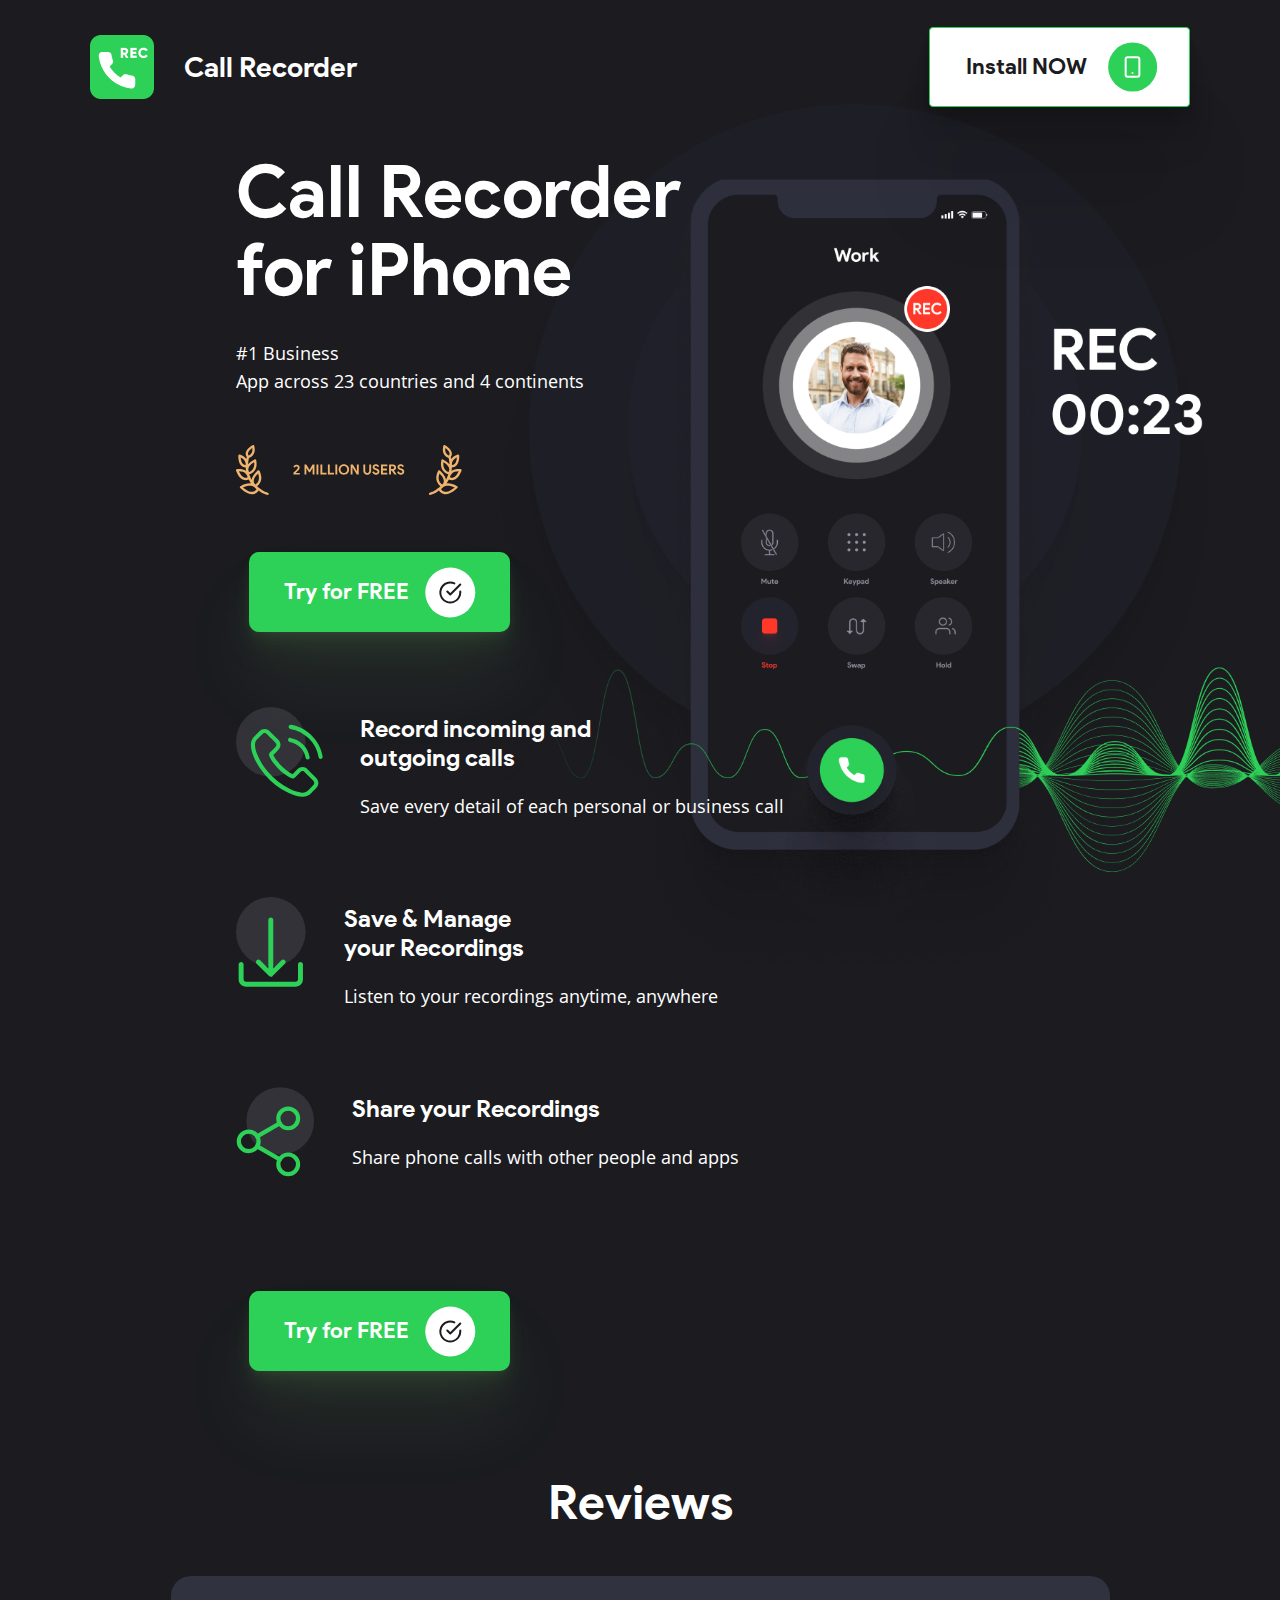
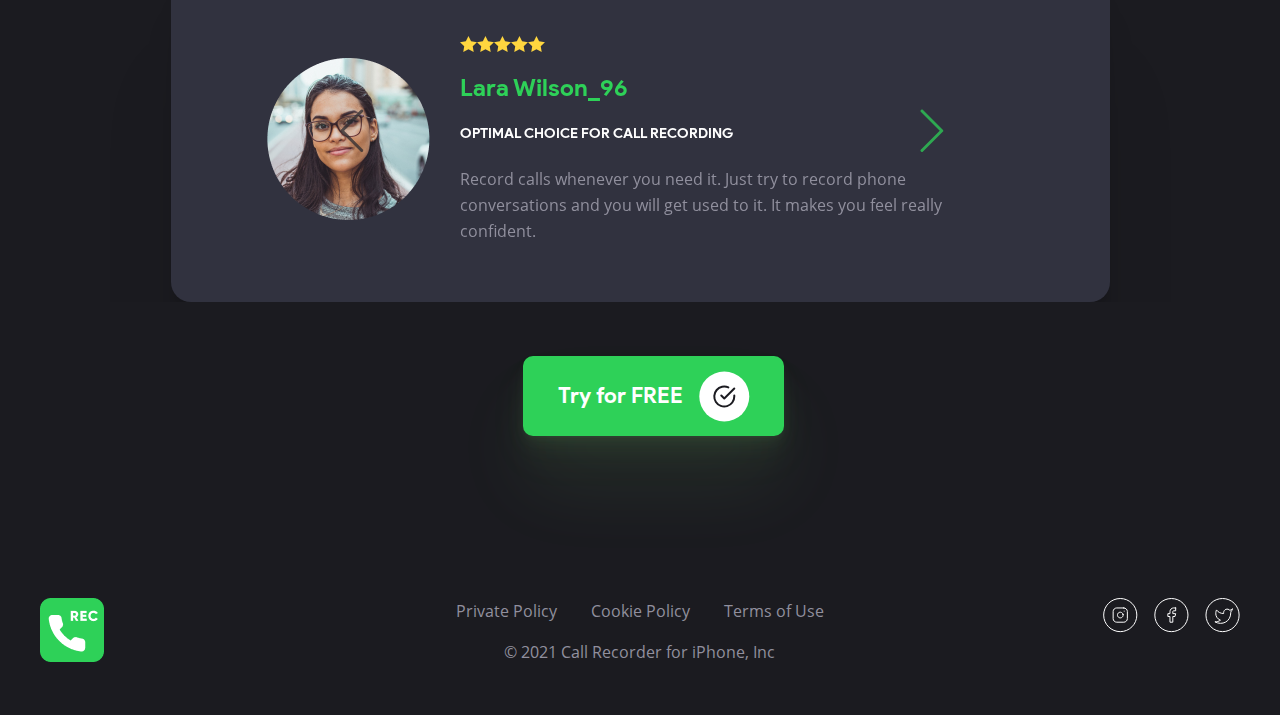
==== commit 2f006187: "adaptive done" ====
--- a/index.html
+++ b/index.html
@@ -5,22 +5,12 @@
   <title>Call Recorder for iPhone</title>
   <meta name="description" content="#1 Business App across 23 countries and 4 continents">
   <meta http-equiv="Content-Type" content="text/html;charset=UTF-8">
-
-
-  <link rel="icon" type="image/png" sizes="16x16" href="/assets/favicon-16.png">
-  <link rel="icon" type="image/png" sizes="32x32" href="/assets/favicon-32.png">
+  <link rel="icon" type="image/png" sizes="16x16" href="/assets/favicon-16x16.png">
+  <link rel="icon" type="image/png" sizes="32x32" href="/assets/favicon-32x32.png">
   <link rel="icon" type="image/png" sizes="192x192" href="/assets/android-chrome-192x192.png">
   <link rel="icon" type="image/png" sizes="512x512" href="/assets/android-chrome-512x512.png">
   <link rel="apple-touch-icon" sizes="180x180" href="/assets/apple-touch-icon.png">
-  <link rel="icon" type="image/png" sizes="96x96" href="/assets/favicon-96x96.png">
-  <link rel="apple-touch-icon" sizes="144x144" href="/assets/apple-icon-144x144.png">
-  <link rel="apple-touch-icon" sizes="60x60" href="/assets/apple-icon-60x60.png">
-  <link rel="apple-touch-icon" sizes="72x72" href="/assets/apple-icon-72x72.png">
-  <link rel="apple-touch-icon" sizes="76x76" href="/assets/apple-icon-76x76.png">
-  <link rel="apple-touch-icon" sizes="114x114" href="/assets/apple-icon-114x114.png">
-  <link rel="apple-touch-icon" sizes="120x120" href="/assets/apple-icon-120x120.png">
-  <link rel="apple-touch-icon" sizes="152x152" href="/assets/apple-icon-152x152.png">
-  <link rel="apple-touch-icon" sizes="57x57" href="/assets/apple-icon-57x57.png">
+  <link rel="apple-touch-icon" sizes="152x152" href="/assets/apple-icon-150x150.png">
   <link rel="shortcut icon" href="/assets/favicon.ico">
   <meta name="msapplication-config" content="/assets/browserconfig.xml">
   <link rel="manifest" href="/assets/manifest.json">
--- a/css/main.css
+++ b/css/main.css
@@ -97,14 +97,26 @@
   width: 261px;
   height: 80px;
   background: #2ED158;
-  box-shadow: 0px 51px 80px rgba(152, 254, 141, 0.07), 0px 22.1136px 40.5122px rgba(152, 254, 141, 0.0503198), 0px 11.6392px 23.6918px rgba(152, 254, 141, 0.0417275), 0px 6.19289px 13.3096px rgba(152, 254, 141, 0.035), 0px 3.03779px 6.54036px rgba(152, 254, 141, 0.0282725), 0px 1.13927px 2.27838px rgba(152, 254, 141, 0.0196802);
-  border-radius: 10px;
+  -webkit-box-shadow: 0px 51px 80px rgba(152, 254, 141, 0.07), 0px 22.1136px 40.5122px rgba(152, 254, 141, 0.0503198), 0px 11.6392px 23.6918px rgba(152, 254, 141, 0.0417275), 0px 6.19289px 13.3096px rgba(152, 254, 141, 0.035), 0px 3.03779px 6.54036px rgba(152, 254, 141, 0.0282725), 0px 1.13927px 2.27838px rgba(152, 254, 141, 0.0196802);
+     -moz-box-shadow: 0px 51px 80px rgba(152, 254, 141, 0.07), 0px 22.1136px 40.5122px rgba(152, 254, 141, 0.0503198), 0px 11.6392px 23.6918px rgba(152, 254, 141, 0.0417275), 0px 6.19289px 13.3096px rgba(152, 254, 141, 0.035), 0px 3.03779px 6.54036px rgba(152, 254, 141, 0.0282725), 0px 1.13927px 2.27838px rgba(152, 254, 141, 0.0196802);
+          box-shadow: 0px 51px 80px rgba(152, 254, 141, 0.07), 0px 22.1136px 40.5122px rgba(152, 254, 141, 0.0503198), 0px 11.6392px 23.6918px rgba(152, 254, 141, 0.0417275), 0px 6.19289px 13.3096px rgba(152, 254, 141, 0.035), 0px 3.03779px 6.54036px rgba(152, 254, 141, 0.0282725), 0px 1.13927px 2.27838px rgba(152, 254, 141, 0.0196802);
+  -webkit-border-radius: 10px;
+     -moz-border-radius: 10px;
+          border-radius: 10px;
   font-style: normal;
   font-weight: bold;
   font-size: 22px;
   line-height: 24px;
-  display: flex;
-  align-items: center;
+  display: -webkit-box;
+  display: -webkit-flex;
+  display: -moz-box;
+  display: -ms-flexbox;
+  display: flex;
+  -webkit-box-align: center;
+  -webkit-align-items: center;
+     -moz-box-align: center;
+      -ms-flex-align: center;
+          align-items: center;
   text-align: center;
   padding-left: 35px;
   color: #FFFFFF;
@@ -148,12 +160,25 @@
 }
 
 .header__buttons-wrapper {
-  display: flex;
+  display: -webkit-box;
+  display: -webkit-flex;
+  display: -moz-box;
+  display: -ms-flexbox;
+  display: flex;
+  padding-bottom: 20px;
 }
 
 .header__logo {
-  display: flex;
-  align-items: center;
+  display: -webkit-box;
+  display: -webkit-flex;
+  display: -moz-box;
+  display: -ms-flexbox;
+  display: flex;
+  -webkit-box-align: center;
+  -webkit-align-items: center;
+     -moz-box-align: center;
+      -ms-flex-align: center;
+          align-items: center;
 }
 
 .header__logo > p {
@@ -166,8 +191,12 @@
 }
 
 .header__download-btn {
-  box-sizing: border-box;
-  box-shadow: 0px 100px 80px rgba(0, 0, 0, 0.07), 0px 41.7776px 33.4221px rgba(0, 0, 0, 0.0503198), 0px 22.3363px 17.869px rgba(0, 0, 0, 0.0417275), 0px 12.5216px 10.0172px rgba(0, 0, 0, 0.035), 0px 6.6501px 5.32008px rgba(0, 0, 0, 0.0282725), 0px 2.76726px 2.21381px rgba(0, 0, 0, 0.0196802);
+  -webkit-box-sizing: border-box;
+     -moz-box-sizing: border-box;
+          box-sizing: border-box;
+  -webkit-box-shadow: 0px 100px 80px rgba(0, 0, 0, 0.07), 0px 41.7776px 33.4221px rgba(0, 0, 0, 0.0503198), 0px 22.3363px 17.869px rgba(0, 0, 0, 0.0417275), 0px 12.5216px 10.0172px rgba(0, 0, 0, 0.035), 0px 6.6501px 5.32008px rgba(0, 0, 0, 0.0282725), 0px 2.76726px 2.21381px rgba(0, 0, 0, 0.0196802);
+     -moz-box-shadow: 0px 100px 80px rgba(0, 0, 0, 0.07), 0px 41.7776px 33.4221px rgba(0, 0, 0, 0.0503198), 0px 22.3363px 17.869px rgba(0, 0, 0, 0.0417275), 0px 12.5216px 10.0172px rgba(0, 0, 0, 0.035), 0px 6.6501px 5.32008px rgba(0, 0, 0, 0.0282725), 0px 2.76726px 2.21381px rgba(0, 0, 0, 0.0196802);
+          box-shadow: 0px 100px 80px rgba(0, 0, 0, 0.07), 0px 41.7776px 33.4221px rgba(0, 0, 0, 0.0503198), 0px 22.3363px 17.869px rgba(0, 0, 0, 0.0417275), 0px 12.5216px 10.0172px rgba(0, 0, 0, 0.035), 0px 6.6501px 5.32008px rgba(0, 0, 0, 0.0282725), 0px 2.76726px 2.21381px rgba(0, 0, 0, 0.0196802);
   width: 261px;
   height: 80px;
   background: #FFFFFF;
@@ -176,8 +205,16 @@
   font-weight: bold;
   font-size: 22px;
   line-height: 24px;
-  display: flex;
-  align-items: center;
+  display: -webkit-box;
+  display: -webkit-flex;
+  display: -moz-box;
+  display: -ms-flexbox;
+  display: flex;
+  -webkit-box-align: center;
+  -webkit-align-items: center;
+     -moz-box-align: center;
+      -ms-flex-align: center;
+          align-items: center;
   padding: 0px;
   margin-right: 0px;
   margin-left: auto;
@@ -235,6 +272,10 @@
 }
 
 .features__content {
+  display: -webkit-box;
+  display: -webkit-flex;
+  display: -moz-box;
+  display: -ms-flexbox;
   display: flex;
 }
 
@@ -243,6 +284,10 @@
 }
 
 .features__functions-item {
+  display: -webkit-box;
+  display: -webkit-flex;
+  display: -moz-box;
+  display: -ms-flexbox;
   display: flex;
   height: 90px;
 }
@@ -290,8 +335,12 @@
   width: 939px !important;
   height: 326px;
   background: #31323F;
-  box-shadow: 0px 100px 80px rgba(0, 0, 0, 0.07), 0px 41.7776px 33.4221px rgba(0, 0, 0, 0.0503198), 0px 22.3363px 17.869px rgba(0, 0, 0, 0.0417275), 0px 12.5216px 10.0172px rgba(0, 0, 0, 0.035), 0px 6.6501px 5.32008px rgba(0, 0, 0, 0.0282725), 0px 2.76726px 2.21381px rgba(0, 0, 0, 0.0196802);
-  border-radius: 20px;
+  -webkit-box-shadow: 0px 100px 80px rgba(0, 0, 0, 0.07), 0px 41.7776px 33.4221px rgba(0, 0, 0, 0.0503198), 0px 22.3363px 17.869px rgba(0, 0, 0, 0.0417275), 0px 12.5216px 10.0172px rgba(0, 0, 0, 0.035), 0px 6.6501px 5.32008px rgba(0, 0, 0, 0.0282725), 0px 2.76726px 2.21381px rgba(0, 0, 0, 0.0196802);
+     -moz-box-shadow: 0px 100px 80px rgba(0, 0, 0, 0.07), 0px 41.7776px 33.4221px rgba(0, 0, 0, 0.0503198), 0px 22.3363px 17.869px rgba(0, 0, 0, 0.0417275), 0px 12.5216px 10.0172px rgba(0, 0, 0, 0.035), 0px 6.6501px 5.32008px rgba(0, 0, 0, 0.0282725), 0px 2.76726px 2.21381px rgba(0, 0, 0, 0.0196802);
+          box-shadow: 0px 100px 80px rgba(0, 0, 0, 0.07), 0px 41.7776px 33.4221px rgba(0, 0, 0, 0.0503198), 0px 22.3363px 17.869px rgba(0, 0, 0, 0.0417275), 0px 12.5216px 10.0172px rgba(0, 0, 0, 0.035), 0px 6.6501px 5.32008px rgba(0, 0, 0, 0.0282725), 0px 2.76726px 2.21381px rgba(0, 0, 0, 0.0196802);
+  -webkit-border-radius: 20px;
+     -moz-border-radius: 20px;
+          border-radius: 20px;
   margin-left: auto;
   margin-right: auto;
 }
@@ -321,6 +370,10 @@
 }
 
 .slider-item {
+  display: -webkit-box !important;
+  display: -webkit-flex !important;
+  display: -moz-box !important;
+  display: -ms-flexbox !important;
   display: flex !important;
 }
 
@@ -334,6 +387,10 @@
 }
 
 .stars {
+  display: -webkit-box;
+  display: -webkit-flex;
+  display: -moz-box;
+  display: -ms-flexbox;
   display: flex;
 }
 
@@ -354,9 +411,17 @@
 }
 
 .footer__policies {
+  display: -webkit-box;
+  display: -webkit-flex;
+  display: -moz-box;
+  display: -ms-flexbox;
   display: flex;
   width: 368px;
-  justify-content: space-between;
+  -webkit-box-pack: justify;
+  -webkit-justify-content: space-between;
+     -moz-box-pack: justify;
+      -ms-flex-pack: justify;
+          justify-content: space-between;
   margin-left: auto;
   margin-right: auto;
   margin-bottom: 15px;
@@ -376,8 +441,16 @@
 }
 
 .footer__social {
-  display: flex;
-  justify-content: flex-end;
+  display: -webkit-box;
+  display: -webkit-flex;
+  display: -moz-box;
+  display: -ms-flexbox;
+  display: flex;
+  -webkit-box-pack: end;
+  -webkit-justify-content: flex-end;
+     -moz-box-pack: end;
+      -ms-flex-pack: end;
+          justify-content: flex-end;
 }
 
 .footer__insta {
@@ -408,4 +481,3 @@
 .footer__twitter:hover {
   content: url('/img/twiter-green.svg');
 }
-
--- a/css/adaptive.css
+++ b/css/adaptive.css
@@ -1,3 +1,75 @@
+@media (min-width: 1600px) and (max-width: 1699px) {
+    .features__text-wrapper {
+        margin-left: 176px;
+    }
+
+    .slick-next {
+        right: 14%;
+    }
+
+    .slick-prev {
+        left: 14%;
+    }
+}
+
+@media (min-width: 1500px) and (max-width: 1599px) {
+    .features__text-wrapper {
+        margin-left: 156px;
+    }
+
+    .slick-next {
+        right: 15%;
+    }
+
+    .slick-prev {
+        left: 15%;
+    }
+}
+
+@media (min-width: 1400px) and (max-width: 1499px) {
+    .features__text-wrapper {
+        margin-left: 136px;
+    }
+
+    .slick-next {
+        right: 12%;
+    }
+
+    .slick-prev {
+        left: 12%;
+    }
+}
+
+@media (min-width: 1300px) and (max-width: 1399px) {
+    .features__text-wrapper {
+        margin-left: 116px;
+    }
+
+    .slick-next {
+        right: 10%;
+    }
+
+    .slick-prev {
+        left: 10%;
+    }
+}
+
+@media (min-width: 1200px) and (max-width: 1699px) {
+    .header__buttons-wrapper {
+        padding-left: 50px;
+        padding-right: 50px;
+    }
+
+    .features__banner-img {
+        width: 100%;
+    }
+
+    .features__benner-wrapper {
+        top: -4%;
+    }
+
+}
+
 @media (min-width: 375px) and (max-width: 1024px) {
     ._heading-first {
         font-size: 28px;
@@ -12,6 +84,10 @@
     .header_padding {
         padding-top: 16px;
         padding-bottom: 15px;
+      }
+
+      .header__buttons-wrapper {
+          padding-bottom: 0px;
       }
 
     .header__logo > p {
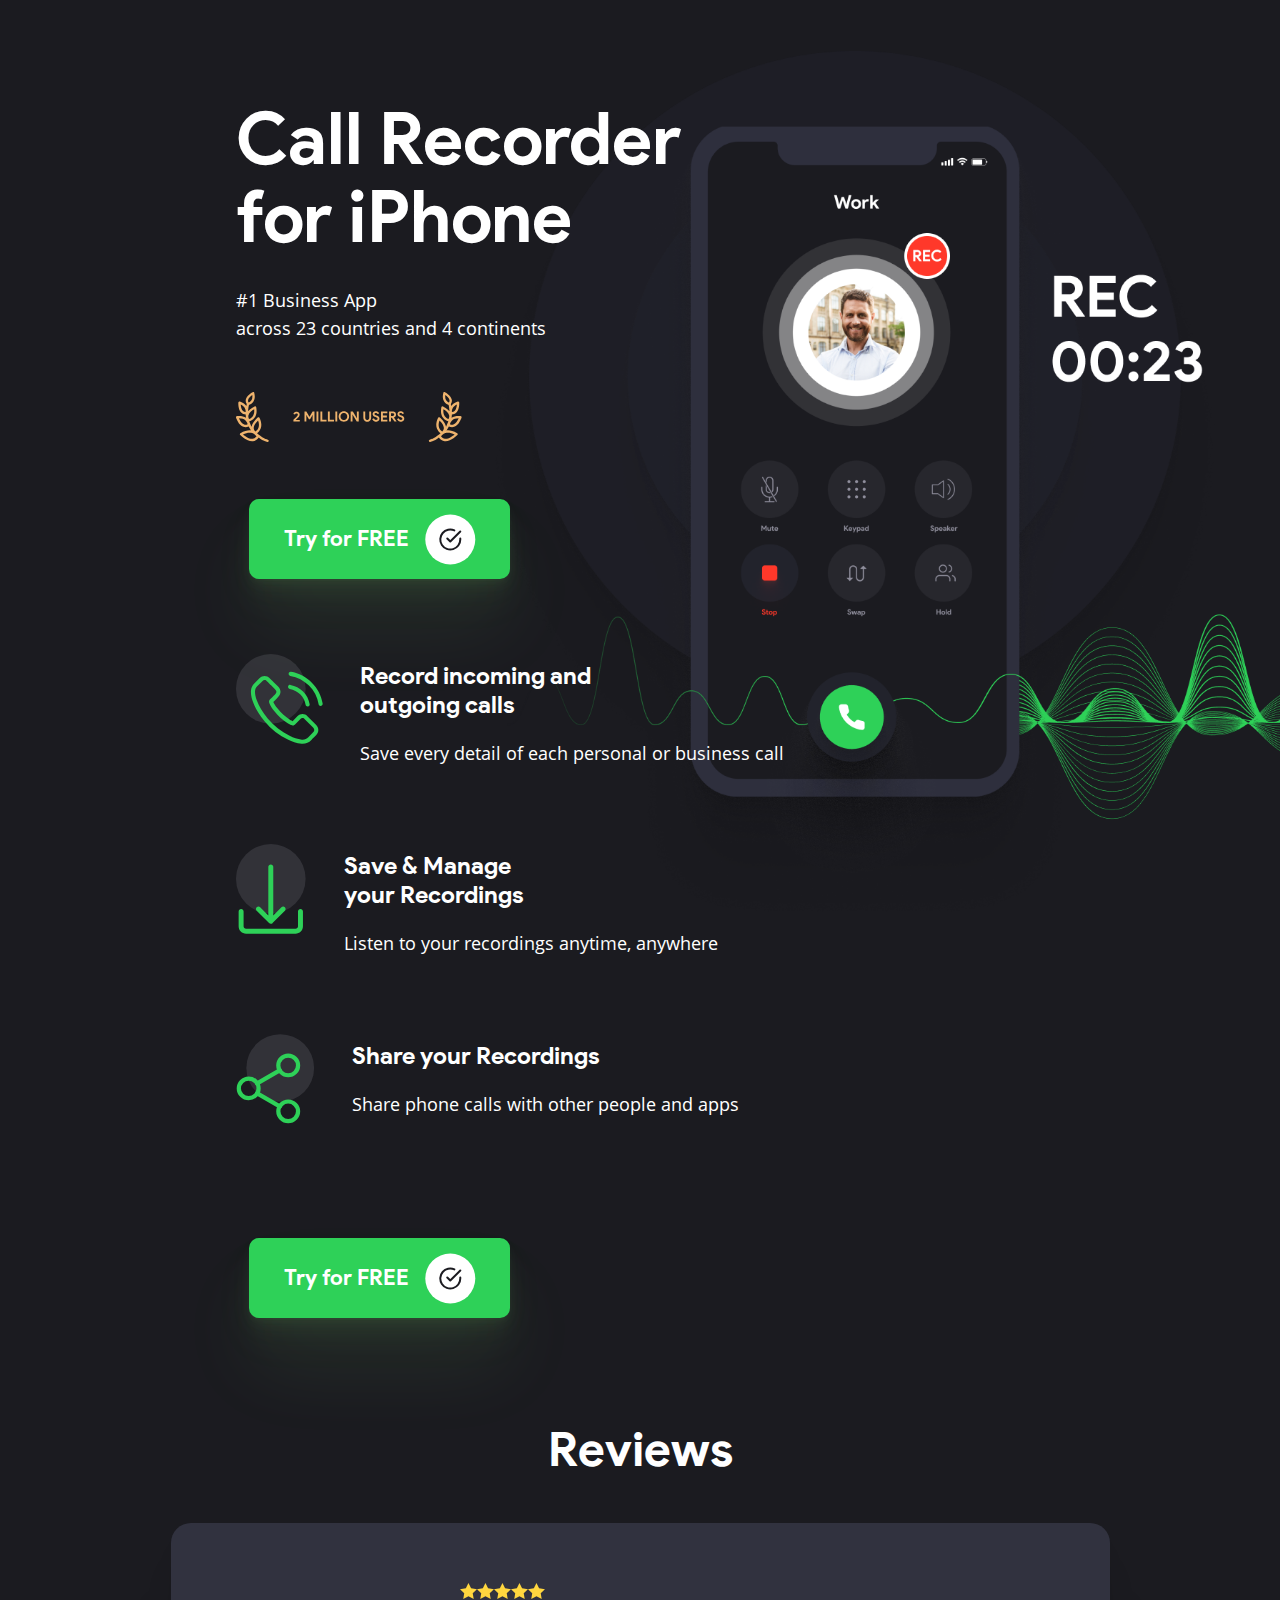
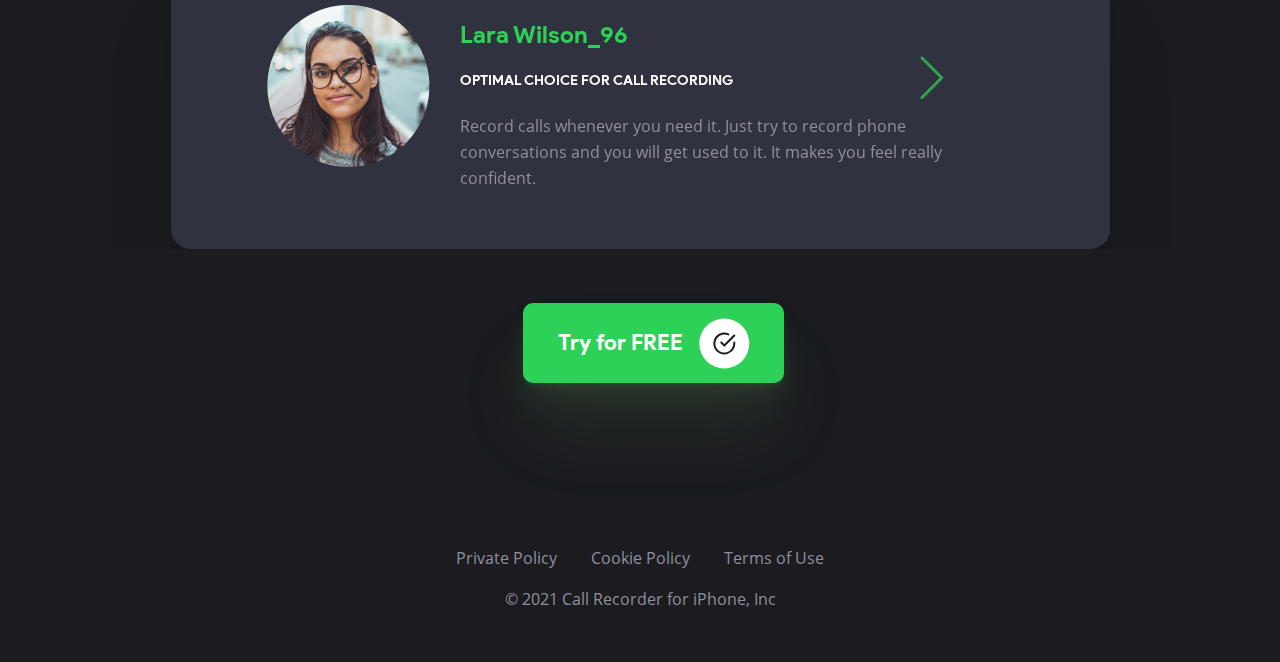
==== commit b3eb0f5b: "bug fix" ====
--- a/index.html
+++ b/index.html
@@ -29,7 +29,7 @@
 <body>
   <div class="wrapper">
     <div class="main-container">
-      <header class="header header_padding">
+      <!-- <header class="header header_padding">
         <div class="container">
 
 
@@ -56,7 +56,7 @@
 
 
         </div>
-      </header>
+      </header> -->
 
       <section class="features">
         <div class="container">
@@ -65,7 +65,7 @@
               <div class="features__content">
               <div class="features__text-wrapper">
               <p class="features__heading _heading-first">Call Recorder for iPhone</p>
-              <p class="features__paragraph _paragraph">#1 Business<br> App across 23 countries and 4 continents</p>
+              <p class="features__paragraph _paragraph">#1 Business App<br> across 23 countries and 4 continents</p>
               <img src="/img/2-million-user.svg" alt="users" class="features__users-count">
               <a class="btn __download-btn d-block" href="#" role="button">
                 <div class="_download-btn"><p>Try for FREE</p><span class="check"></span></div>
@@ -180,7 +180,7 @@
                       <img src="/img/star.svg" alt="star">
                       <img src="/img/star.svg" alt="star">
                       <img src="/img/star.svg" alt="star">
-                      <img src="/img/star-disable.svg" alt="star">
+                      <img src="/img/star.svg" alt="star">
                     </div>
                     <p class="item-review-name _heading-forth">Jack Smith1</p>
                     <p class="item-review-conclusion">Best call recorder app I have tried!</p>
@@ -218,10 +218,10 @@
       <footer class="footer">
         <div class="container">
           <div class="row">
-            <div class="col-lg-4 col-sm-4">
+            <!-- <div class="col-lg-4 col-sm-4">
               <img src="/img/recorder-logo.png" alt="Logo Call Recorder" class="footer__logo">
-            </div>
-            <div class="col-lg-4 col-sm-4">
+            </div> -->
+            <div class="col-lg-12 col-sm-12">
               <div class="footer__terms-copy-wrapper">
                 <div class="footer__policies">
                   <a href="#">Private Policy</a>
@@ -231,13 +231,13 @@
                 <p class="footer__copy">© 2021 Call Recorder for iPhone, Inc</p>
               </div>
             </div>
-            <div class="col-lg-4 col-sm-4">
+            <!-- <div class="col-lg-4 col-sm-4">
               <div class="footer__social">
                 <a href="#" target="blank"><div class="footer__insta"></div></a>
                 <a href="#" target="blank"><div class="footer__facebook"></div></a>
                 <a href="#" target="blank"><div class="footer__twitter"></div></a>
               </div>
-            </div>
+            </div> -->
           </div>
         </div>
       </footer>
--- a/css/main.css
+++ b/css/main.css
@@ -235,6 +235,7 @@
 
 .features {
   position: relative;
+  padding-top: 100px;
 }
 
 .features__heading {
--- a/css/adaptive.css
+++ b/css/adaptive.css
@@ -126,6 +126,7 @@
 
      .features {
          padding-bottom: 30px;
+         padding-top: 0px;
      }
 
      .features__banner-img {
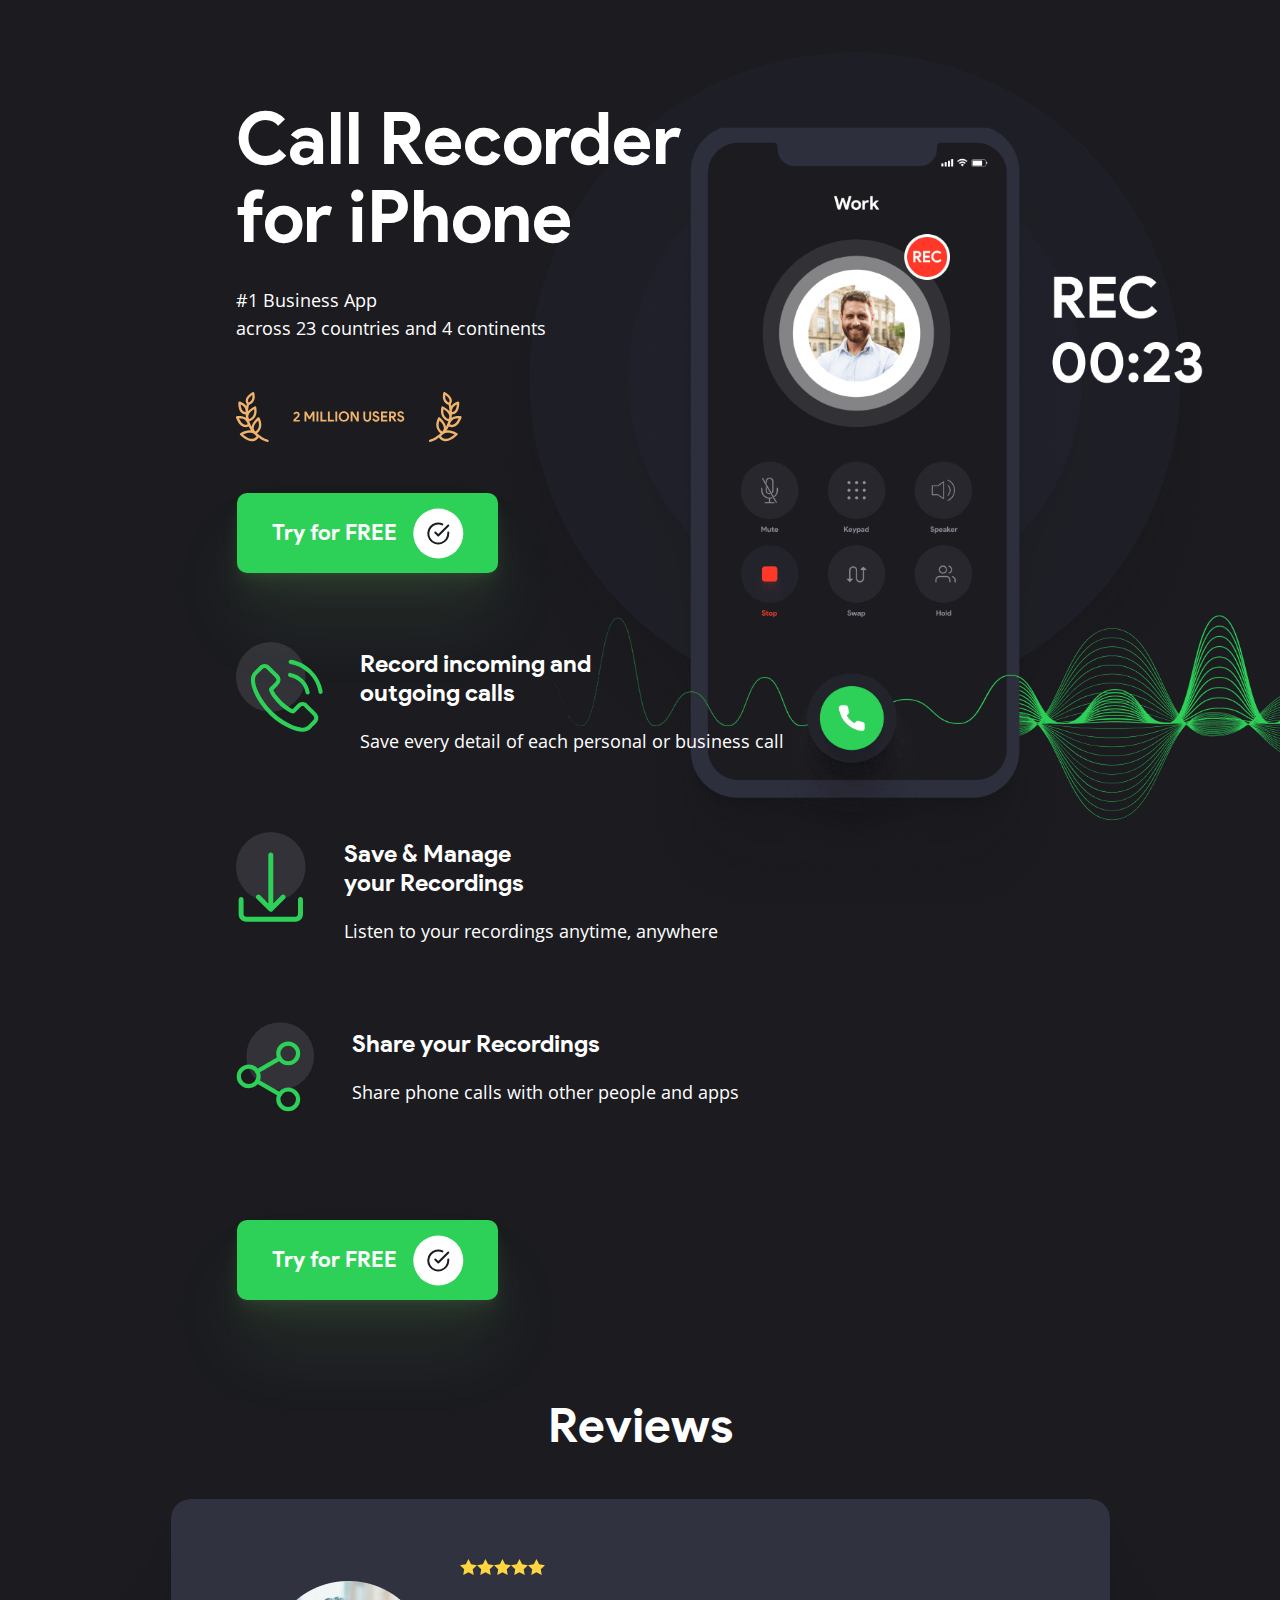
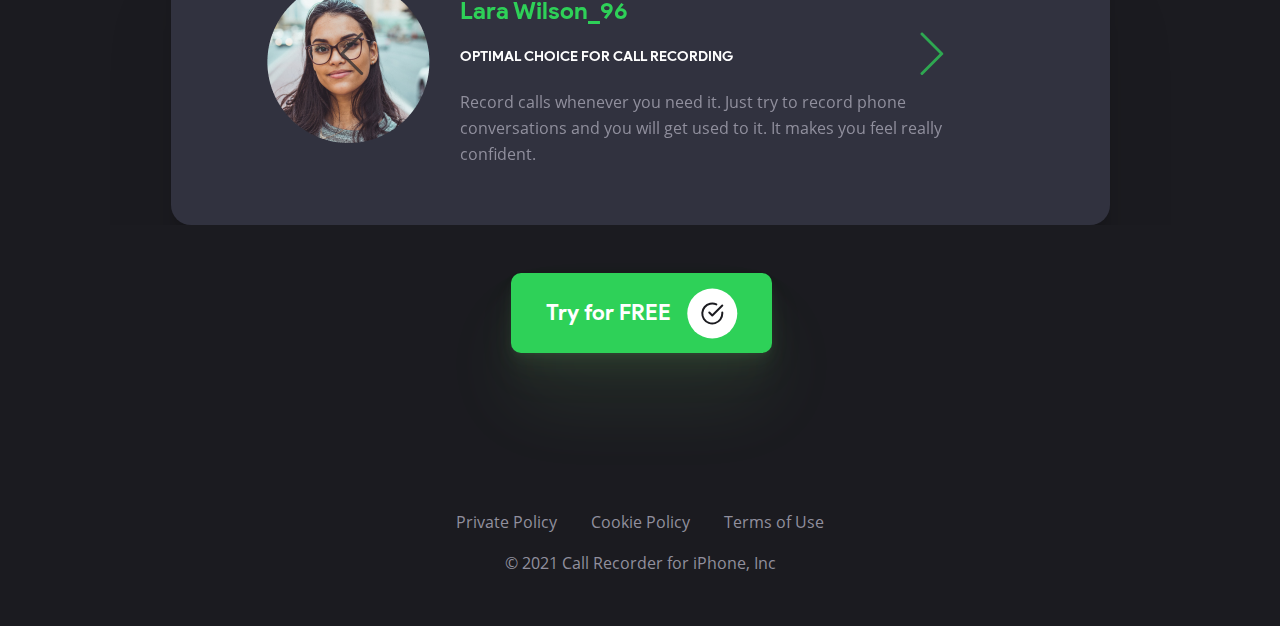
==== commit 13637492: "terms+policy pages" ====
--- a/index.html
+++ b/index.html
@@ -31,19 +31,13 @@
     <div class="main-container">
       <!-- <header class="header header_padding">
         <div class="container">
-
-
-
-          <div class="row">
-
-
+          <div class="row">
             <div class="col-xs-12 col-lg-12">
               <div class="header__buttons-wrapper">
                 <a href="#" class="header__logo">
                   <img src="/img/recorder-logo.png" alt="Logo Call Recorder">
                   <p class="_heading-third">Call Recorder</p>
                 </a>
-  
                 <a class="btn header__download-btn" href="#">
                   <p>Install NOW</p>
                   <img src="/img/install-btn-circle.svg" alt="green-circle">
@@ -51,95 +45,64 @@
               </div>
             </div>
           </div>
-
-
-
-
         </div>
       </header> -->
-
       <section class="features">
         <div class="container">
           <div class="row">
             <div class="col-lg-12 col-xs-12">
               <div class="features__content">
-              <div class="features__text-wrapper">
-              <p class="features__heading _heading-first">Call Recorder for iPhone</p>
-              <p class="features__paragraph _paragraph">#1 Business App<br> across 23 countries and 4 continents</p>
-              <img src="/img/2-million-user.svg" alt="users" class="features__users-count">
-              <a class="btn __download-btn d-block" href="#" role="button">
-                <div class="_download-btn"><p>Try for FREE</p><span class="check"></span></div>
-              </a>
-
-
-
-
-
-
-
-
-
-              <div class="features__benner-wrapper-mobile">
-                <img src="/img/phone-wave-mobile.png" alt="Phone" class="features__banner-img-mobile">
-              </div>
-
-
-
-
-
-
-
-
-
-
-
-
-
-
-
-
-
-
-
-
-
-
-
-              <div class="features__functions-wrapper">
-                <div class="features__functions-item">
-                  <img src="/img/call-ico.svg" alt="Call">
-                  <div>
-                    <p class="features__functions-header_1 _heading-forth">Record incoming and outgoing calls</p>
-                    <p class="_paragraph">Save every detail of each personal or business call</p>
-                  </div>
-                </div>
-  
-                <div class="features__functions-item">
-                  <img src="/img/save-ico.svg" alt="Save">
-                  <div>
-                    <p class="features__functions-header_2 _heading-forth">Save & Manage your Recordings</p>
-                    <p class="_paragraph">Listen to your recordings anytime, anywhere</p>
-                  </div>
-                </div>
-  
-                <div class="features__functions-item">
-                  <img src="/img/share-ico.svg" alt="Share">
-                  <div>
-                    <p class="features__functions-header_3 _heading-forth">Share your Recordings</p>
-                    <p class="_paragraph">Share phone calls with other people and apps</p>
-                  </div>
-                </div>
-              </div> 
-  
-              <a class="btn __download-btn d-block features__download-btn" href="#" role="button">
-                <div class="_download-btn"><p>Try for FREE</p><span class="check"></span></div>
-              </a>
-  
-            </div>
-            <div class="features__benner-wrapper">
-              <img src="/img/phone-wave.png" alt="Phone" class="features__banner-img">
-            </div>
-          </div>
+                <div class="features__text-wrapper">
+                  <p class="features__heading _heading-first">Call Recorder for iPhone</p>
+                  <p class="features__paragraph _paragraph">#1 Business App<br> across 23 countries and 4 continents</p>
+                  <img src="/img/2-million-user.svg" alt="users" class="features__users-count">
+                  <a class="btn __download-btn d-block" href="#" role="button">
+                    <div class="_download-btn">
+                      <p>Try for FREE</p><span class="check"></span>
+                    </div>
+                  </a>
+
+                  <div class="features__benner-wrapper-mobile">
+                    <img src="/img/phone-wave-mobile.png" alt="Phone" class="features__banner-img-mobile">
+                  </div>
+
+                  <div class="features__functions-wrapper">
+                    <div class="features__functions-item">
+                      <img src="/img/call-ico.svg" alt="Call">
+                      <div>
+                        <p class="features__functions-header_1 _heading-forth">Record incoming and outgoing calls</p>
+                        <p class="_paragraph">Save every detail of each personal or business call</p>
+                      </div>
+                    </div>
+
+                    <div class="features__functions-item">
+                      <img src="/img/save-ico.svg" alt="Save">
+                      <div>
+                        <p class="features__functions-header_2 _heading-forth">Save & Manage your Recordings</p>
+                        <p class="_paragraph">Listen to your recordings anytime, anywhere</p>
+                      </div>
+                    </div>
+
+                    <div class="features__functions-item">
+                      <img src="/img/share-ico.svg" alt="Share">
+                      <div>
+                        <p class="features__functions-header_3 _heading-forth">Share your Recordings</p>
+                        <p class="_paragraph">Share phone calls with other people and apps</p>
+                      </div>
+                    </div>
+                  </div>
+
+                  <a class="btn __download-btn d-block features__download-btn" href="#" role="button">
+                    <div class="_download-btn">
+                      <p>Try for FREE</p><span class="check"></span>
+                    </div>
+                  </a>
+
+                </div>
+                <div class="features__benner-wrapper">
+                  <img src="/img/phone-wave.png" alt="Phone" class="features__banner-img">
+                </div>
+              </div>
             </div>
           </div>
         </div>
@@ -166,7 +129,8 @@
                     </div>
                     <p class="item-review-name _heading-forth">Lara Wilson_96</p>
                     <p class="item-review-conclusion">Optimal choice for call recording</p>
-                    <p class="item-review-text">Record calls whenever you need it. Just try to record phone conversations and you will get used to it. It makes you feel really confident.</p>
+                    <p class="item-review-text">Record calls whenever you need it. Just try to record phone
+                      conversations and you will get used to it. It makes you feel really confident.</p>
                   </div>
                 </div>
 
@@ -184,7 +148,9 @@
                     </div>
                     <p class="item-review-name _heading-forth">Jack Smith1</p>
                     <p class="item-review-conclusion">Best call recorder app I have tried!</p>
-                    <p class="item-review-text">This call recorder app is truly the best. You can all record phone calls and share recordings. This call recorder for the iPhone is easy to use so I don’t have any problems with the interface!</p>
+                    <p class="item-review-text">This call recorder app is truly the best. You can all record phone calls
+                      and share recordings. This call recorder for the iPhone is easy to use so I don’t have any
+                      problems with the interface!</p>
                   </div>
                 </div>
 
@@ -202,13 +168,17 @@
                     </div>
                     <p class="item-review-name _heading-forth">Henry Fargher </p>
                     <p class="item-review-conclusion">Excellent Recording quality!</p>
-                    <p class="item-review-text">I had finally found the best call recorder. Haven’t had a problem with it since day one. It's worth every penny! Simple, clean and most importantly, it works flawlessly! It’s really helped me to record my conversation with my notetaking. Will give 5 stars!</p>
+                    <p class="item-review-text">I had finally found the best call recorder. Haven’t had a problem with
+                      it since day one. It's worth every penny! Simple, clean and most importantly, it works flawlessly!
+                      It’s really helped me to record my conversation with my notetaking. Will give 5 stars!</p>
                   </div>
                 </div>
               </div>
 
               <a class="btn __download-btn d-block mx-auto" href="#" role="button">
-                <div class="_download-btn"><p>Try for FREE</p><span class="check"></span></div>
+                <div class="_download-btn">
+                  <p>Try for FREE</p><span class="check"></span>
+                </div>
               </a>
             </div>
           </div>
@@ -224,9 +194,9 @@
             <div class="col-lg-12 col-sm-12">
               <div class="footer__terms-copy-wrapper">
                 <div class="footer__policies">
-                  <a href="#">Private Policy</a>
+                  <a href="/policy.html">Private Policy</a>
                   <a href="#">Cookie Policy</a>
-                  <a href="#">Terms of Use</a>
+                  <a href="/terms.html">Terms of Use</a>
                 </div>
                 <p class="footer__copy">© 2021 Call Recorder for iPhone, Inc</p>
               </div>
--- a/css/main.css
+++ b/css/main.css
@@ -151,6 +151,7 @@
 
 .__download-btn {
   width: 261px;
+  padding: 0;
 }
 
 /*===================================================================*/
@@ -187,7 +188,7 @@
 
 .header_padding {
   padding-top: 27px;
-  padding-bottom: 26px;
+  padding-bottom: 6px;
 }
 
 .header__download-btn {
@@ -482,3 +483,38 @@
 .footer__twitter:hover {
   content: url('/img/twiter-green.svg');
 }
+
+.terms-text {
+  background: rgb(248 249 252);
+  padding: 60px 0 100px;
+  min-height: 400px;
+}
+
+.terms-text .section-title {
+  font-weight: 500;
+  font-size: 46px;
+  line-height: 69px;
+  color: rgb(0 0 0);
+  margin-bottom: 10px;
+}
+
+.terms-text .section-text h2 {
+  margin: 50px 0 15px;
+  font-weight: 500;
+  font-size: 32px;
+  line-height: 48px;
+  color: rgb(0 0 0);
+}
+
+.terms-text > p {
+    margin-top: 0;
+    margin-bottom: 1rem;
+}
+
+.terms-text .section-text {
+  font-size: 18px;
+  line-height: 28px;
+  color: rgb(120 129 156);
+}
+
+
--- a/css/adaptive.css
+++ b/css/adaptive.css
@@ -90,9 +90,10 @@
           padding-bottom: 0px;
       }
 
-    .header__logo > p {
-        display: none;
-      }
+      .header__logo > p {
+        margin-left: 10px;
+        font-size: 20px !important;
+    }
 
       .header__logo {
         margin-left: 17px;
@@ -340,4 +341,9 @@
         margin-bottom: 8px;
     }
 
-}
+    .terms-text {
+        padding-left: 17px;
+        padding-right: 17px;
+    }
+
+}
